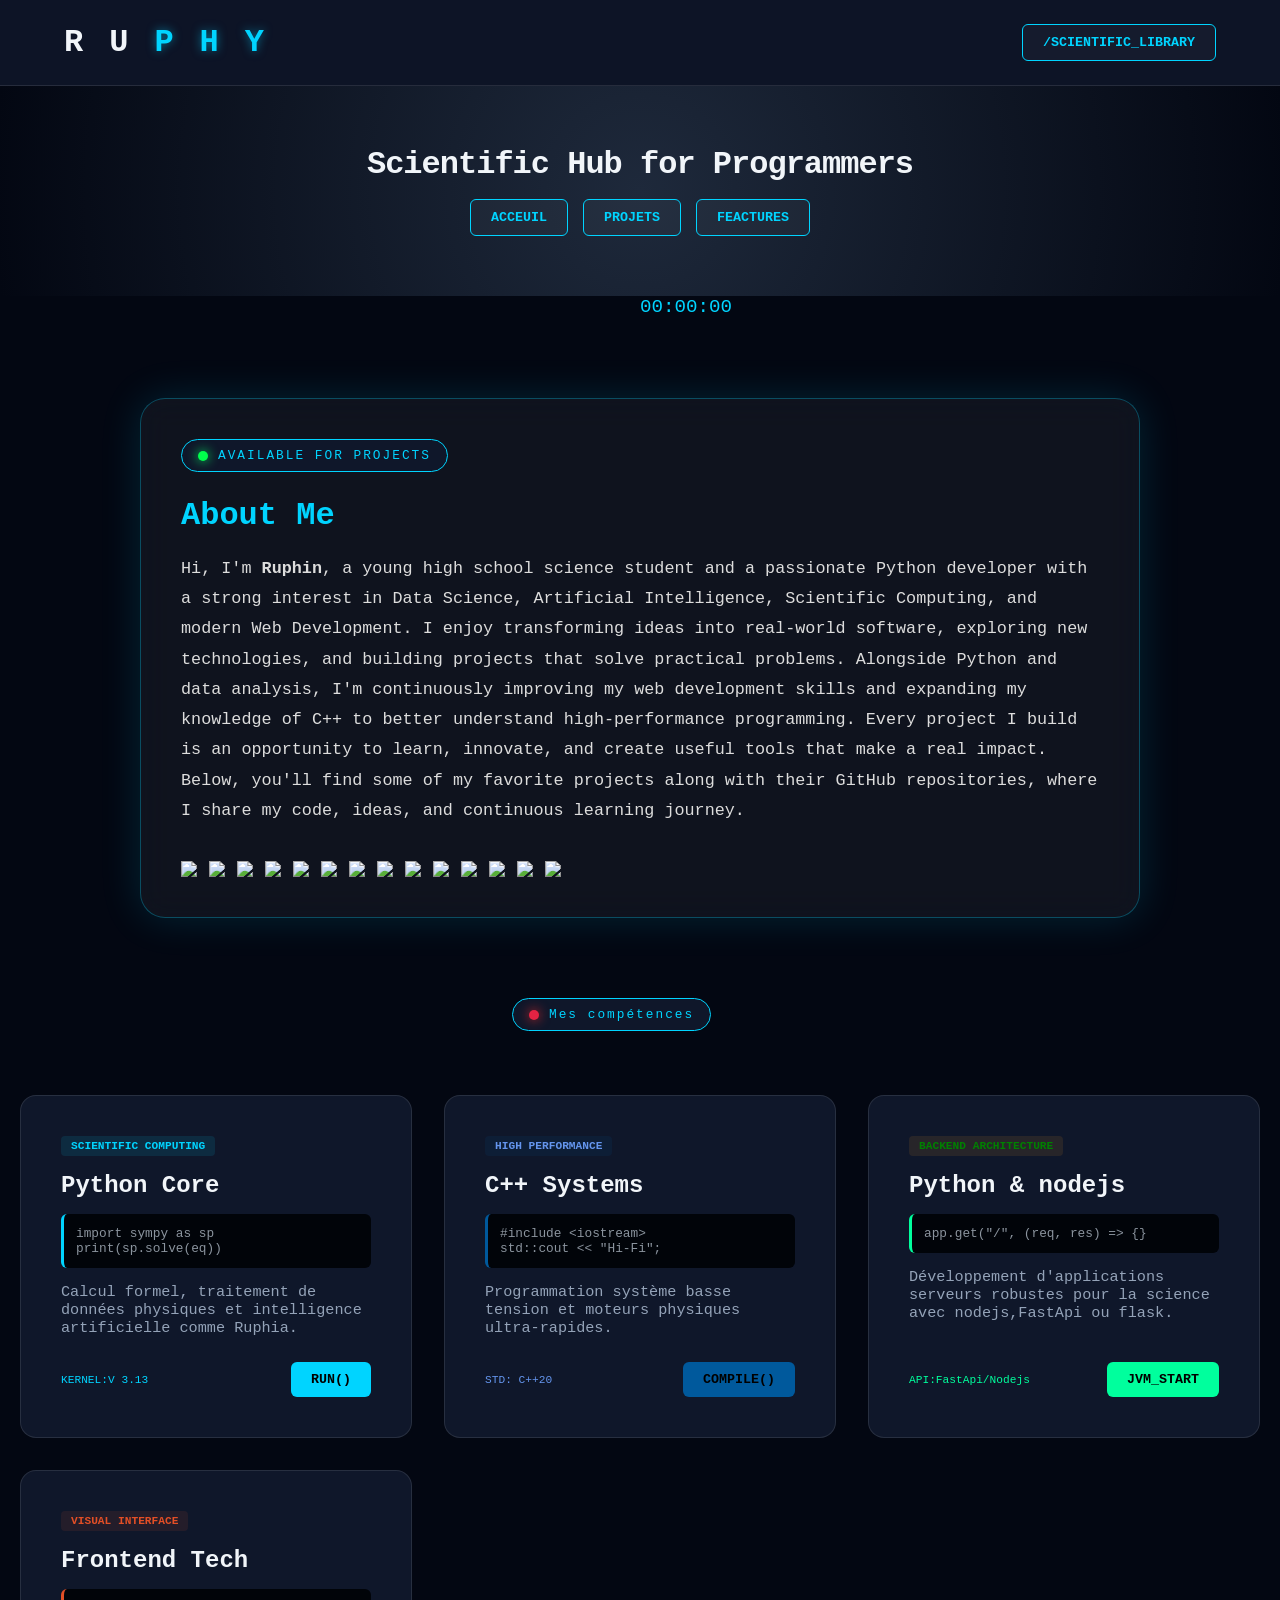
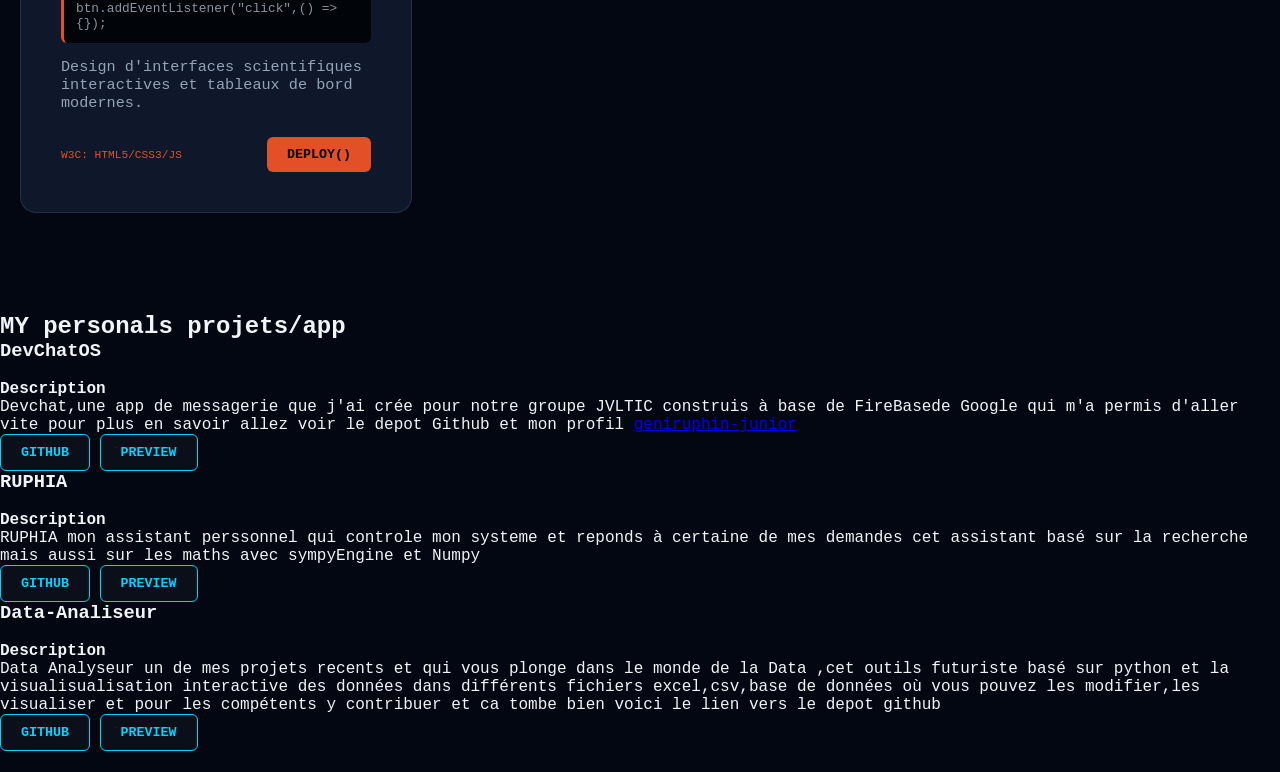
==== public/index.html @ 1d557ffa "add: span dot" ====
<!doctype html>
<html lang="fr">
  <head>
    <meta charset="UTF-8" />
    <meta name="viewport" content="width=device-width, initial-scale=1.0" />
    <title>Ruphy | Scientific_library & Coding Hub</title>
    <link rel="manifest" href="/manifest.json" />
    <link rel="stylesheet" href="css/style.css" />
  </head>
  <body>
    <nav>
      <div class="brand">RU<span>PHY</span></div>

      <div class="dropdown">
        <button class="dropbtn">/SCIENTIFIC_LIBRARY</button>
        <div class="dropdown-content">
          <a href="books/livre physique.pdf"
            ># DATABASE_01: Physique_Atomique.pdf</a
          >
          <a href="books/livre math.pdf"># DATABASE_02:Math général.pdf</a>
          <a href="#"># DATABASE_03:Sympy_code.py</a>
          <a href="books/livre chimie.pdf"># DATABASE_04:Chimie_2d.pdf</a>
          <a href="books/micro.pdf">#DATABASE_05:Microbiologie.pdf</a>
          <a href="books/livre biologie moleculaire.pdf"
            >#DATABASE_06:Biologie_moleculaire.pdf</a
          >
          <a href="books/biologie animale.pdf"
            >#DATABASE_07:Biologie_animale.pdf</a
          >
          <a href="logo_future.jpg">#DATABASE_08:Picture_ruphy.jpg</a>
        </div>
      </div>
    </nav>

    <div class="hero">
      <h1>Scientific Hub for Programmers</h1>
      <div class="menu" id="menu">
        <button>Acceuil</button>
        <button>Projets</button>
        <button>Feactures</button>
      </div>
    </div>

    <div class="time" onclick="timeString()">00:00:00</div>

    <!-- ================= ABOUT ================= -->
     <section id="about">
      <div class="about-card">
        <div class="status">
          <span class="dot"></span>
            AVAILABLE FOR PROJECTS
        </div>
        <h2>About Me</h2>
        <p>
          Hi, I'm <strong>Ruphin</strong>, a young high school science student and a
          passionate Python developer with a strong interest in Data Science,
          Artificial Intelligence, Scientific Computing, and modern Web Development.
          I enjoy transforming ideas into real-world software, exploring new
          technologies, and building projects that solve practical problems.
          Alongside Python and data analysis, I'm continuously improving my web
          development skills and expanding my knowledge of C++ to better understand
          high-performance programming.
          Every project I build is an opportunity to learn, innovate, and create
          useful tools that make a real impact.
          Below, you'll find some of my favorite projects along with their GitHub
          repositories, where I share my code, ideas, and continuous learning
          journey.
        </p>

        <div class="badges">

            <img src="https://img.shields.io/badge/Python-3776AB?style=for-the-badge&logo=python&logoColor=white">

            <img src="https://img.shields.io/badge/Pandas-150458?style=for-the-badge&logo=pandas&logoColor=white">

            <img src="https://img.shields.io/badge/NumPy-013243?style=for-the-badge&logo=numpy&logoColor=white">

            <img src="https://img.shields.io/badge/Scikit--Learn-F7931E?style=for-the-badge&logo=scikitlearn&logoColor=white">

            <img src="https://img.shields.io/badge/Polars-CD792C?style=for-the-badge&logo=polars&logoColor=white">

            <img src="https://img.shields.io/badge/Plotly-3F4F75?style=for-the-badge&logo=plotly&logoColor=white">

            <img src="https://img.shields.io/badge/C++-00599C?style=for-the-badge&logo=cplusplus&logoColor=white">

            <img src="https://img.shields.io/badge/JavaScript-F7DF1E?style=for-the-badge&logo=javascript&logoColor=black">

            <img src="https://img.shields.io/badge/HTML5-E34F26?style=for-the-badge&logo=html5&logoColor=white">

            <img src="https://img.shields.io/badge/CSS3-1572B6?style=for-the-badge&logo=css3&logoColor=white">

            <img src="https://img.shields.io/badge/FastAPI-009688?style=for-the-badge&logo=fastapi&logoColor=white">

            <img src="https://img.shields.io/badge/Node.js-339933?style=for-the-badge&logo=nodedotjs&logoColor=white">

            <img src="https://img.shields.io/badge/Git-F05032?style=for-the-badge&logo=git&logoColor=white">

            <img src="https://img.shields.io/badge/GitHub-181717?style=for-the-badge&logo=github&logoColor=white">
          </div>
        </div>
      </section>


    <section class="compéteces">
      <div class="status" style="margin-bottom:5%;margin-left: 40%">
          <span class="dot-card"></span>
          Mes compétences
        </div>
      <div class="grid-container">
        <div class="grid">
          <!-- PYTHON -->
           <div class="card python">
            <div>
              <span class="tag tag-py">SCIENTIFIC COMPUTING</span>
              <h3>Python Core</h3>
              <div class="code-snippet">
                import sympy as sp<br />print(sp.solve(eq))
              </div>
              <p>
              Calcul formel, traitement de données physiques et intelligence
              artificielle comme Ruphia.
            </p>
          </div>
          <div class="footer">
            <span style="color: var(--accent-blue); font-size: 0.7rem"
              >KERNEL:V 3.13</span
            >
            <button class="btn-run" id="btn-py">
              Run()
            </button>
          </div>
        </div>
        <div class="dropdown-content">
          <a
            href="books/livre chimie.pdf"
            onclick="
              ouvrirLivre(
                'Chimie Physique',
                'La chimie physique étudie les bases physiques des systèmes chimiques...',
              )
            "
            >🧪 Chimie Physique</a
          >
          <a
            href="books/apprendre_python3_5.pdf"
            onclick="
              ouvrirLivre(
                'Astrophysique',
                'L\'astrophysique est la branche de l\'astronomie qui...',
              )
            "
            >⚛️ Astrophysique</a
          >
        </div>

        <!-- C++ -->
        <div class="card cpp">
          <div>
            <span class="tag tag-cpp">HIGH PERFORMANCE</span>
            <h3>C++ Systems</h3>
            <div class="code-snippet">
              #include &lt;iostream&gt;<br />std::cout << "Hi-Fi";
            </div>
            <p>
              Programmation système basse tension et moteurs physiques
              ultra-rapides.
            </p>
          </div>
          <div class="footer">
            <span style="color: #6495ed; font-size: 0.7rem">STD: C++20</span>
            <!-- Remplace la ligne du bouton C++ par celle-ci -->
            <button class="btn-run" id="btn-cpp" ">
              COMPILE()
            </button>
          </div>
        </div>

        <!-- JAVA -->
        <div class="card java">
          <div>
            <span class="tag tag-java" style="color: green"
              >BACKEND ARCHITECTURE</span
            >
            <h3>Python & nodejs</h3>
            <div class="code-snippet">app.get("/", (req, res) => {}</div>
            <p>
              Développement d'applications serveurs robustes pour la science
              avec nodejs,FastApi ou flask.
            </p>
          </div>
          <div class="footer">
            <span style="color: var(--accent-green); font-size: 0.7rem"
              >API:FastApi/Nodejs</span
            >
            <button class="btn-run" id="btn-backend" onclick="demarrerJava()">
              JVM_START
            </button>
          </div>
        </div>

        <!-- HTML/CSS/JS -->
        <div class="card html">
          <div>
            <span class="tag tag-html">VISUAL INTERFACE</span>
            <h3>Frontend Tech</h3>
            <div class="code-snippet">
              btn.addEventListener("click",() =>{});
            </div>
            <p>
              Design d'interfaces scientifiques interactives et tableaux de bord
              modernes.
            </p>
          </div>
          <div class="footer">
            <span style="color: var(--accent-red); font-size: 0.7rem"
              >W3C: HTML5/CSS3/JS</span
            >
            <button class="btn-run" id="btn-js">DEPLOY()</button>
          </div>
        </div>
      </div>
    </div>
    </section>
    <section id="projets">
      <h2>MY personals projets/app</h2>
      <div id="Devchat">
        <h3>DevChatOS</h3>
        <img src="" alt="">
        <h4>Description</h4>
        <p>
          Devchat,une app de messagerie que j'ai crée pour notre groupe JVLTIC
          construis à base de FireBasede Google qui m'a permis d'aller vite pour plus en savoir
          allez voir le depot Github et mon profil <a href="https://github.com/geniruphin-junior.git">geniruphin-junior</a>
        </p>
        <button>GitHub</button>
        <button>Preview</button>
      </div>
      <div id="Ruphia 5.0">
        <h3>RUPHIA</h3>
        <img src="" alt="">
        <h4>Description</h4>
        <p>
          RUPHIA mon assistant perssonnel qui controle mon systeme et reponds à certaine de mes demandes
          cet assistant basé sur la recherche mais aussi sur les maths avec sympyEngine et Numpy
        </p>
        <button>Github</button>
        <button>Preview</button>

      </div>
      <div id="Data Analyseur-Files">
        <h3>Data-Analiseur</h3>
        <img src="" alt="">
        <h4>Description</h4>
        <p>
          Data Analyseur un de mes projets recents et qui vous plonge dans le monde de
          la Data ,cet outils futuriste basé sur python et la visualisualisation interactive des données
          dans différents fichiers excel,csv,base de données où vous pouvez les modifier,les visualiser
           et pour les compétents y contribuer et ca tombe bien voici le lien vers le depot github   
        </p>
        
        <button>Github</button>
        <button>Preview</button>

      </div>

    </section>

    <script scr="main.js"></script>
  </body>
</html>
---- public/css/style.css ----
/* --- SYSTÈME DE DESIGN RUPHY ULTRA-PRO --- */
:root {
  --bg: #030712;
  --surface: #0f172a;
  --accent-blue: #00d4ff;
  --accent-green: #00ff9d;
  --accent-orange: #f8981d;
  --accent-red: #e34f26;
  --glass: rgba(15, 23, 42, 0.9);
  --border: rgba(255, 255, 255, 0.1);
}
button {
  background: rgba(255, 255, 255, 0.03);
  border: 1px solid var(--accent-blue);
  color: var(--accent-blue);
  padding: 10px 20px;
  border-radius: 6px;
  cursor: pointer;
  font-weight: bold;
  transition: 1s;
  text-transform: uppercase;
  font-family: inherit;
}
button:hover {
  transform: scale(0.8);
  box-shadow: 0 0 20px cyan;
}

* {
  margin: 0;
  padding: 0;
  box-sizing: border-box;
}

body {
  background-color: var(--bg);
  color: #f1f5f9;
  font-family: "Fira Code", "JetBrains Mono", monospace;
}

/* --- NAVIGATION --- */
nav {
  display: flex;
  justify-content: space-between;
  align-items: center;
  padding: 1.5rem 5%;
  background: var(--glass);
  backdrop-filter: blur(15px);
  border-bottom: 1px solid var(--border);
  position: sticky;
  top: 0;
  z-index: 1000;
}
.time {
  color: var(--accent-blue);
  margin-bottom: 20px;
  margin-left: 50%;
  font-size: larger;
}
#about {
  width: 100%;

  display: flex;

  justify-content: center;

  margin: 80px 0;
}

.about-card {
  width: min(1000px, 90%);

  padding: 40px;

  border-radius: 25px;

  background: rgba(255, 255, 255, 0.05);

  border: 1px solid rgba(0, 212, 255, 0.3);

  backdrop-filter: blur(15px);

  box-shadow: 0 0 40px rgba(0, 212, 255, 0.15);

  transition: 0.4s;
}

.about-card:hover {
  transform: translateY(-8px);

  box-shadow: 0 0 50px rgba(0, 212, 255, 0.35);
}

.about-card h2 {
  color: #00d4ff;

  font-size: 2rem;

  margin-bottom: 20px;
}

.about-card p {
  font-size: 1.05rem;

  line-height: 1.8;

  color: #ddd;
}

.status {
  display: inline-flex;

  align-items: center;

  gap: 10px;

  padding: 8px 16px;

  margin-bottom: 25px;

  border-radius: 50px;

  background: #0f172a;

  border: 1px solid #00d4ff;

  color: #00d4ff;

  font-size: 0.8rem;

  letter-spacing: 2px;
}

.dot {
  width: 10px;

  height: 10px;

  background: #00ff4c;

  border-radius: 50%;

  box-shadow: 0 0 12px #00ff66;
}

.badges {
  margin-top: 35px;

  display: flex;

  flex-wrap: wrap;

  gap: 12px;
}

.badges img {
  transition: 0.3s;

  cursor: pointer;
}

.badges img:hover {
  transform: translateY(-5px) scale(1.05);
}

.brand {
  font-size: 2rem;
  font-weight: 800;
  letter-spacing: 26px;
}
.brand span {
  color: var(--accent-blue);
  text-shadow: 0 0 10px rgba(0, 212, 255, 0.5);
}

/* --- BIBLIOTHÈQUE SCIENTIFIQUE (DROPDOWN) --- */
.dropdown {
  position: relative;
}
.dropbtn {
  background: rgba(255, 255, 255, 0.03);
  border: 1px solid var(--accent-blue);
  color: var(--accent-blue);
  padding: 10px 20px;
  border-radius: 6px;
  cursor: pointer;
  font-weight: bold;
  transition: 1s;
  text-transform: uppercase;
  font-family: inherit;
}
.dropbtn:hover {
  background: var(--accent-blue);
  color: #000;
  box-shadow: 0 0 25px var(--accent-blue);
}

.dropdown-content {
  display: none;
  position: absolute;
  right: 0;
  top: 110%;
  background: #0f172a;

  border-radius: 8px;
  border: 1px solid var(--border);
  box-shadow: 0 20px 40px rgba(0, 0, 0, 0.8);
  overflow: hidden;
}

.dot-card {
  width: 10px;

  height: 10px;

  background: #e42343;

  border-radius: 50%;

  box-shadow: 0 0 12px #e22727;
}
.dropdown-content a {
  color: #94a3b8;
  padding: 15px 20px;
  text-decoration: none;
  display: block;
  border-bottom: 1px solid var(--border);
  font-size: 0.9rem;
}
.dropdown-content a:hover {
  background: rgba(0, 212, 255, 0.05);
  color: var(--accent-green);
}
.dropdown:hover .dropdown-content {
  display: block;
}

/* --- HERO SECTION --- */
.hero {
  text-align: center;
  padding: 60px 20px;
  background: radial-gradient(circle at center, #1e293b 0%, #030712 100%);
}
.hero h1 {
  font-size: 2rem;
  margin-bottom: 1rem;
  letter-spacing: -1px;
}
.hero p {
  color: red;
  font-size: 1.1rem;
  opacity: 0.9;
}

/* --- GRILLE DE COURS --- */
.grid-container {
  max-width: 1500px;
  margin: 0 auto 100px;
  padding: 0 20px;
}
.grid {
  display: grid;
  grid-template-columns: repeat(auto-fit, minmax(300px, 1fr));
  gap: 2rem;
}

/* --- CARTES DES LANGUAGES --- */
.card {
  background: #0f172a;
  border: 1px solid var(--border);
  border-radius: 16px;
  padding: 40px;
  position: relative;
  transition: all 0.4s cubic-bezier(0.175, 0.885, 0.32, 1.275);
  display: flex;
  flex-direction: column;
  justify-content: space-between;
}
.card:hover {
  transform: translateY(-12px);
  border-color: var(--card-color, var(--accent-blue));
  box-shadow: 0 20px 40px rgba(0, 0, 0, 0.4);
}

.tag {
  font-size: 0.7rem;
  font-weight: 800;
  padding: 4px 10px;
  border-radius: 4px;
  display: inline-block;
  margin-bottom: 1rem;
}
.code-snippet {
  background: #010409;
  padding: 12px;
  border-radius: 6px;
  font-size: 0.8rem;
  margin: 15px 0;
  color: #8b949e;
  border-left: 3px solid var(--card-color);
}
.card h3 {
  font-size: 1.5rem;
  margin-bottom: 10px;
}
.card p {
  color: #94a3b8;
  font-size: 0.95rem;
}

.footer {
  margin-top: 25px;
  display: flex;
  justify-content: space-between;
  align-items: center;
}
.btn-run {
  background: var(--card-color);
  color: #000;
  border: none;
  padding: 10px 20px;
  border-radius: 6px;
  font-weight: 800;
  cursor: pointer;
  font-family: inherit;
  transition: 0.2s;
}
.btn-run:hover {
  filter: brightness(1.2);
  transform: scale(1.05);
}

/* --- VARIANTES DE COULEURS PAR LANGAGE --- */
.python {
  --card-color: var(--accent-blue);
}
.cpp {
  --card-color: #00599c;
}
.java {
  --card-color: var(--accent-green);
}
.html {
  --card-color: var(--accent-red);
}

.tag-py {
  background: rgba(0, 212, 255, 0.1);
  color: var(--accent-blue);
}
.tag-cpp {
  background: rgba(0, 89, 156, 0.1);
  color: #6495ed;
}
.tag-java {
  background: rgba(248, 152, 29, 0.1);
  color: var(--accent-orange);
}
.tag-html {
  background: rgba(227, 79, 38, 0.1);
  color: var(--accent-red);
}
.card-cpp a {
  text-decoration: none;
}
.grid-container a {
  text-decoration: none;
  color: #030712;
  font-family: "Courier New", Courier, monospace;
}
.menu {
  display: flex;
  gap: 15px;
  flex-direction: row;
  justify-content: center;
}
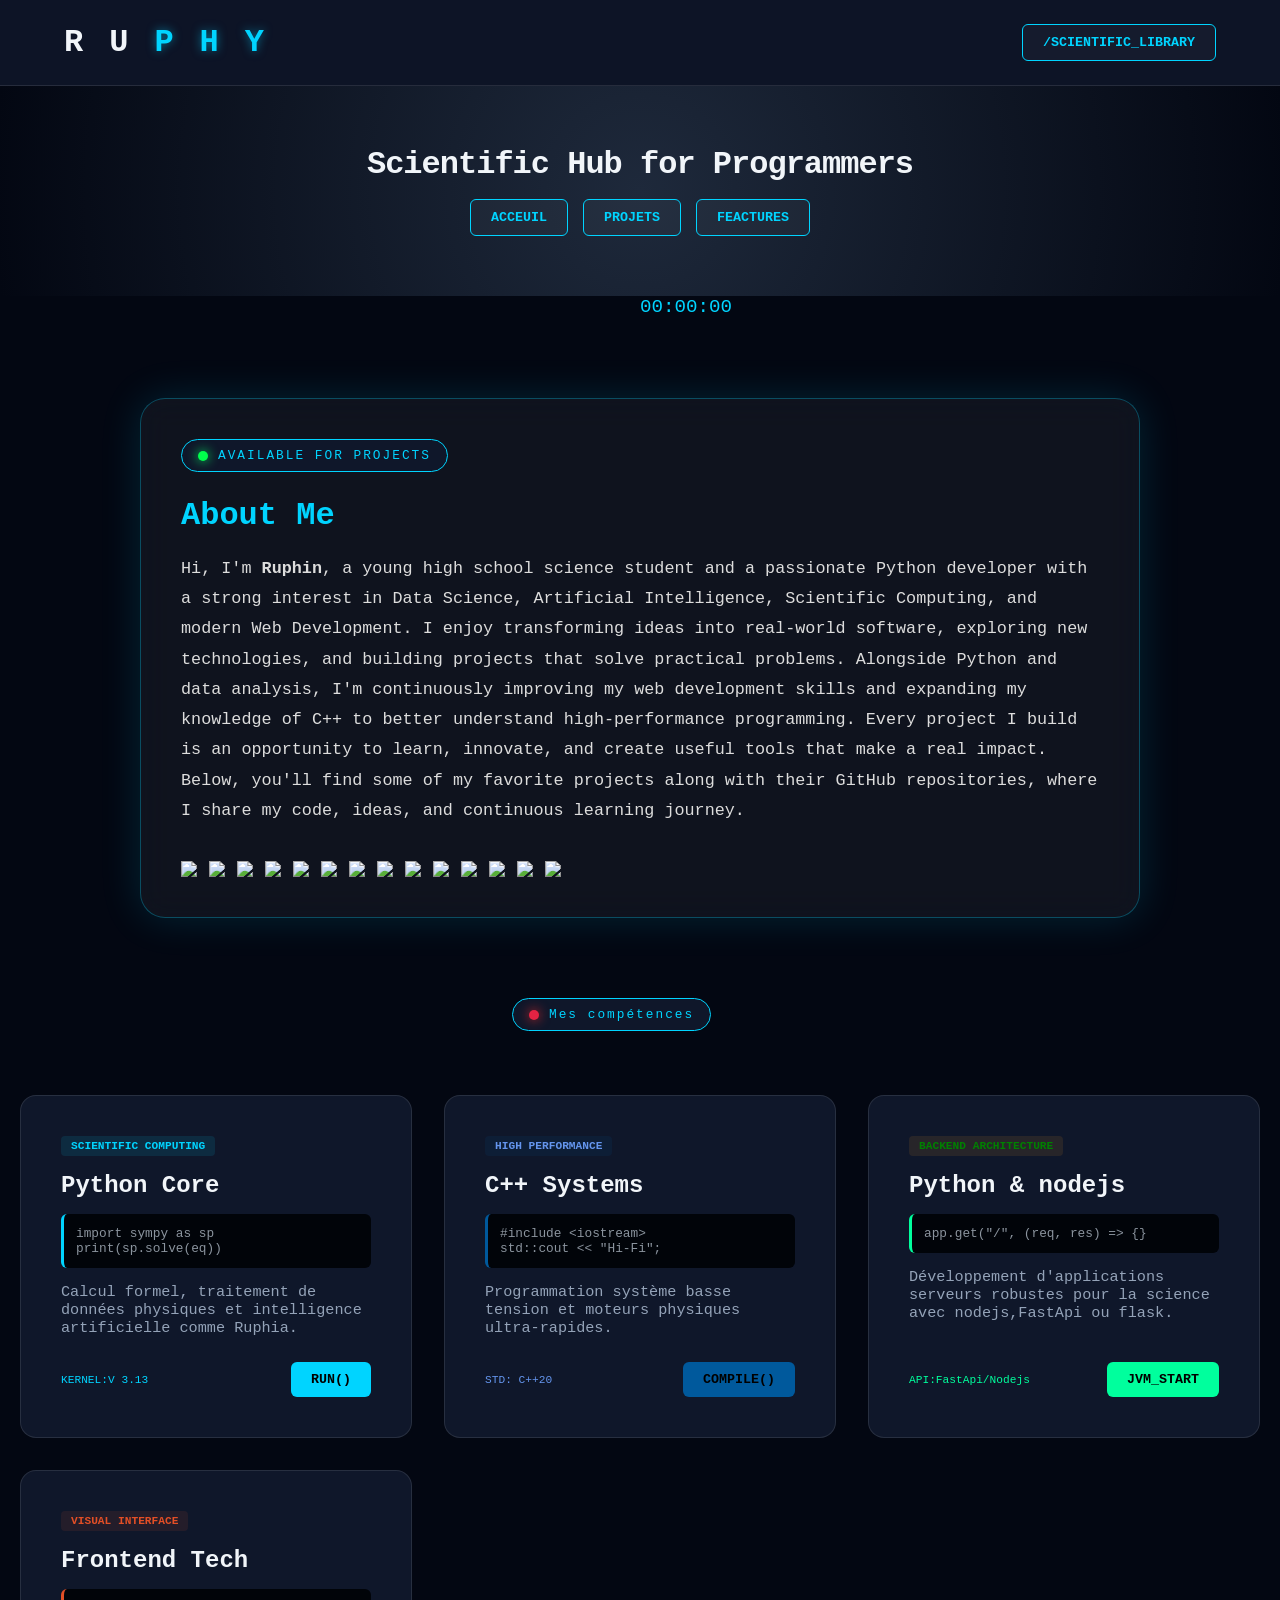
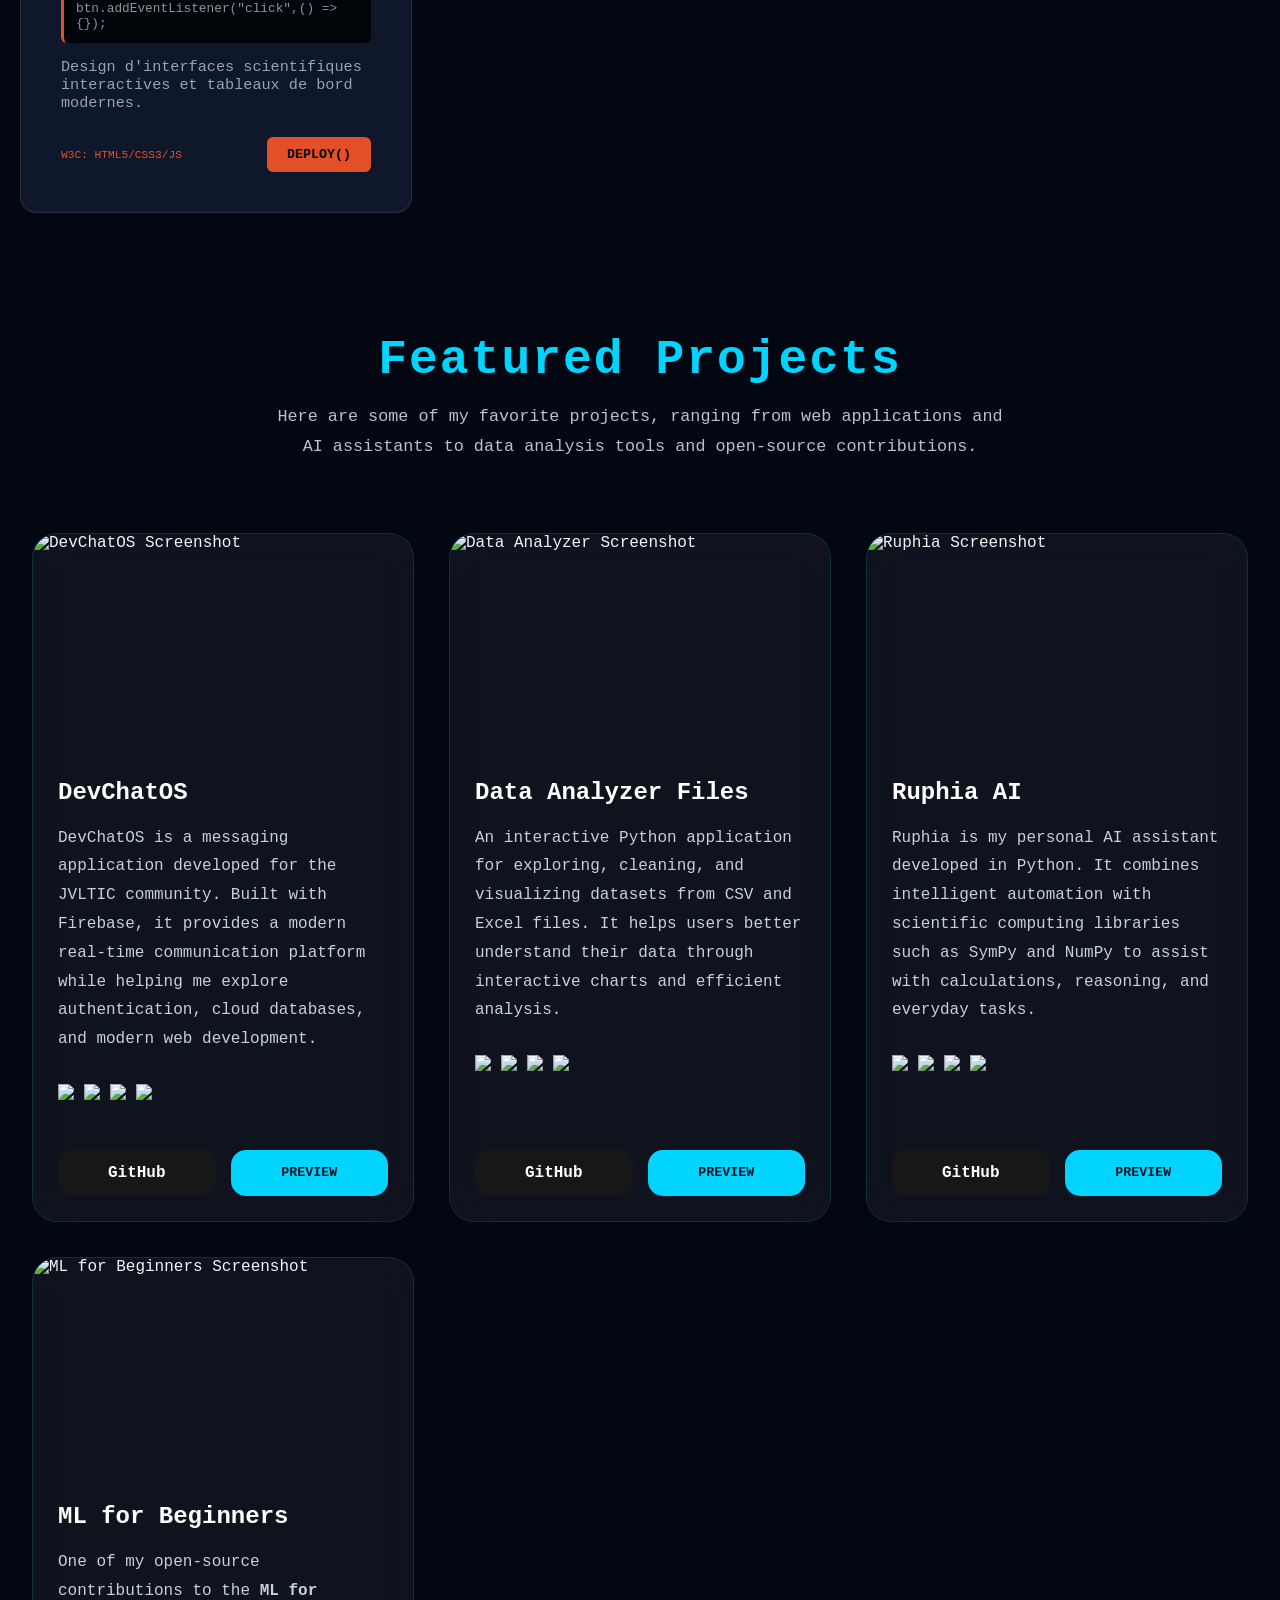
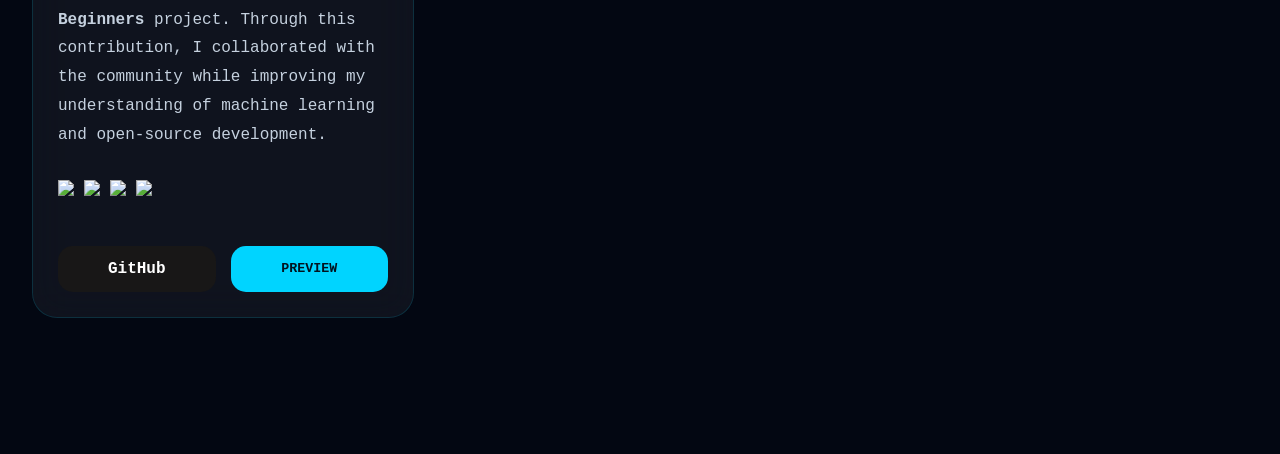
==== commit 49926511: "add: true section projets" ====
--- a/public/index.html
+++ b/public/index.html
@@ -9,7 +9,7 @@
   </head>
   <body>
     <nav>
-      <div class="brand">RU<span>PHY</span></div>
+      <div class="brand">RU<span>PHY</span> </div>
 
       <div class="dropdown">
         <button class="dropbtn">/SCIENTIFIC_LIBRARY</button>
@@ -221,49 +221,208 @@
       </div>
     </div>
     </section>
-    <section id="projets">
-      <h2>MY personals projets/app</h2>
-      <div id="Devchat">
-        <h3>DevChatOS</h3>
-        <img src="" alt="">
-        <h4>Description</h4>
+    <!-- ================= FEATURED PROJECTS ================= -->
+     <section id="projects">
+      <header class="section-header">
+        <h2>Featured Projects</h2>
         <p>
-          Devchat,une app de messagerie que j'ai crée pour notre groupe JVLTIC
-          construis à base de FireBasede Google qui m'a permis d'aller vite pour plus en savoir
-          allez voir le depot Github et mon profil <a href="https://github.com/geniruphin-junior.git">geniruphin-junior</a>
+            Here are some of my favorite projects, ranging from web
+            applications and AI assistants to data analysis tools and
+            open-source contributions.
         </p>
-        <button>GitHub</button>
-        <button>Preview</button>
+    </header>
+    <div class="projects-grid">
+
+        <!-- ================= DEVCHAT ================= -->
+
+        <article class="project-card">
+
+            <img src="images/devchat.png"
+                 alt="DevChatOS Screenshot"
+                 class="project-image">
+
+            <div class="project-content">
+
+                <h3>DevChatOS</h3>
+
+                <p>
+                    DevChatOS is a messaging application developed for the
+                    JVLTIC community. Built with Firebase, it provides a
+                    modern real-time communication platform while helping me
+                    explore authentication, cloud databases, and modern web
+                    development.
+                </p>
+
+                <div class="tech-stack">
+
+                    <img src="https://img.shields.io/badge/HTML5-E34F26?style=for-the-badge&logo=html5&logoColor=white">
+
+                    <img src="https://img.shields.io/badge/CSS3-1572B6?style=for-the-badge&logo=css3&logoColor=white">
+
+                    <img src="https://img.shields.io/badge/JavaScript-F7DF1E?style=for-the-badge&logo=javascript&logoColor=black">
+
+                    <img src="https://img.shields.io/badge/Firebase-FFCA28?style=for-the-badge&logo=firebase&logoColor=black">
+
+                </div>
+
+            </div>
+
+            <footer class="project-buttons">
+
+                <a href="#" target="_blank" class="btn-github">
+                    GitHub
+                </a>
+
+                <button class="btn-preview">
+                    Preview
+                </button>
+
+            </footer>
+
+        </article>
+
+        <!-- ================= DATA ANALYZER ================= -->
+
+        <article class="project-card">
+
+            <img src="images/data-analyzer.png"
+                 alt="Data Analyzer Screenshot"
+                 class="project-image">
+
+            <div class="project-content">
+
+                <h3>Data Analyzer Files</h3>
+
+                <p>
+                    An interactive Python application for exploring,
+                    cleaning, and visualizing datasets from CSV and Excel
+                    files. It helps users better understand their data
+                    through interactive charts and efficient analysis.
+                </p>
+
+                <div class="tech-stack">
+
+                    <img src="https://img.shields.io/badge/Python-3776AB?style=for-the-badge&logo=python&logoColor=white">
+
+                    <img src="https://img.shields.io/badge/Pandas-150458?style=for-the-badge&logo=pandas&logoColor=white">
+
+                    <img src="https://img.shields.io/badge/Plotly-3F4F75?style=for-the-badge&logo=plotly&logoColor=white">
+
+                    <img src="https://img.shields.io/badge/Streamlit-FF4B4B?style=for-the-badge&logo=streamlit&logoColor=white">
+
+                </div>
+
+            </div>
+
+            <footer class="project-buttons">
+
+                <a href="#" target="_blank" class="btn-github">
+                    GitHub
+                </a>
+
+                <button class="btn-preview">
+                    Preview
+                </button>
+
+            </footer>
+
+        </article>
+
+        <!-- ================= RUPHIA ================= -->
+
+        <article class="project-card">
+
+            <img src="images/ruphia.png"
+                 alt="Ruphia Screenshot"
+                 class="project-image">
+
+            <div class="project-content">
+
+                <h3>Ruphia AI</h3>
+
+                <p>
+                    Ruphia is my personal AI assistant developed in Python.
+                    It combines intelligent automation with scientific
+                    computing libraries such as SymPy and NumPy to assist
+                    with calculations, reasoning, and everyday tasks.
+                </p>
+
+                <div class="tech-stack">
+
+                    <img src="https://img.shields.io/badge/Python-3776AB?style=for-the-badge&logo=python&logoColor=white">
+
+                    <img src="https://img.shields.io/badge/NumPy-013243?style=for-the-badge&logo=numpy&logoColor=white">
+
+                    <img src="https://img.shields.io/badge/SymPy-3B5526?style=for-the-badge">
+
+                    <img src="https://img.shields.io/badge/AI-00BFFF?style=for-the-badge">
+
+                </div>
+
+            </div>
+
+            <footer class="project-buttons">
+
+                <a href="#" target="_blank" class="btn-github">
+                    GitHub
+                </a>
+
+                <button class="btn-preview">
+                    Preview
+                </button>
+
+            </footer>
+
+        </article>
+
+        <!-- ================= ML CONTRIBUTION ================= -->
+
+        <article class="project-card">
+
+            <img src="images/ml-beginners.png"
+                 alt="ML for Beginners Screenshot"
+                 class="project-image">
+
+            <div class="project-content">
+
+                <h3>ML for Beginners</h3>
+
+                <p>
+                    One of my open-source contributions to the
+                    <strong>ML for Beginners</strong> project. Through this
+                    contribution, I collaborated with the community while
+                    improving my understanding of machine learning and
+                    open-source development.
+                </p>
+
+                <div class="tech-stack">
+
+                    <img src="https://img.shields.io/badge/Python-3776AB?style=for-the-badge&logo=python&logoColor=white">
+
+                    <img src="https://img.shields.io/badge/Machine%20Learning-FF6F00?style=for-the-badge">
+
+                    <img src="https://img.shields.io/badge/GitHub-181717?style=for-the-badge&logo=github&logoColor=white">
+
+                    <img src="https://img.shields.io/badge/Open%20Source-3DA639?style=for-the-badge">
+
+                </div>
+
+            </div>
+
+            <footer class="project-buttons">
+
+                <a href="#" target="_blank" class="btn-github">
+                    GitHub
+                </a>
+
+                <button class="btn-preview">
+                    Preview
+                </button>
+
+            </footer>
+          </article>
       </div>
-      <div id="Ruphia 5.0">
-        <h3>RUPHIA</h3>
-        <img src="" alt="">
-        <h4>Description</h4>
-        <p>
-          RUPHIA mon assistant perssonnel qui controle mon systeme et reponds à certaine de mes demandes
-          cet assistant basé sur la recherche mais aussi sur les maths avec sympyEngine et Numpy
-        </p>
-        <button>Github</button>
-        <button>Preview</button>
-
-      </div>
-      <div id="Data Analyseur-Files">
-        <h3>Data-Analiseur</h3>
-        <img src="" alt="">
-        <h4>Description</h4>
-        <p>
-          Data Analyseur un de mes projets recents et qui vous plonge dans le monde de
-          la Data ,cet outils futuriste basé sur python et la visualisualisation interactive des données
-          dans différents fichiers excel,csv,base de données où vous pouvez les modifier,les visualiser
-           et pour les compétents y contribuer et ca tombe bien voici le lien vers le depot github   
-        </p>
-        
-        <button>Github</button>
-        <button>Preview</button>
-
-      </div>
-
-    </section>
+  </section>
 
     <script scr="main.js"></script>
   </body>
--- a/public/css/style.css
+++ b/public/css/style.css
@@ -374,3 +374,225 @@
   flex-direction: row;
   justify-content: center;
 }
+/*=============================
+        PROJECTS SECTION
+==============================*/
+
+#projects {
+  width: min(1400px, 95%);
+  margin: 120px auto;
+}
+
+.section-header {
+  text-align: center;
+  margin-bottom: 70px;
+}
+
+.section-header h2 {
+  font-size: 3rem;
+  color: #00d4ff;
+  letter-spacing: 2px;
+  margin-bottom: 15px;
+}
+
+.section-header p {
+  max-width: 750px;
+  margin: auto;
+
+  color: #b8c2d0;
+
+  line-height: 1.8;
+
+  font-size: 1.05rem;
+}
+
+/*=============================
+        GRID
+==============================*/
+
+.projects-grid {
+  display: grid;
+
+  grid-template-columns: repeat(auto-fit, minmax(340px, 1fr));
+
+  gap: 35px;
+}
+
+/*=============================
+        CARD
+==============================*/
+
+.project-card {
+  display: flex;
+
+  flex-direction: column;
+
+  overflow: hidden;
+
+  border-radius: 25px;
+
+  background: rgba(255, 255, 255, 0.05);
+
+  border: 1px solid rgba(0, 212, 255, 0.15);
+
+  backdrop-filter: blur(18px);
+
+  transition: 0.45s;
+
+  position: relative;
+}
+
+.project-card:hover {
+  transform: translateY(-10px);
+
+  border-color: #00d4ff;
+
+  box-shadow:
+    0 0 25px rgba(0, 212, 255, 0.2),
+    0 0 60px rgba(0, 212, 255, 0.15);
+}
+
+/*=============================
+        IMAGE
+==============================*/
+
+.project-image {
+  width: 100%;
+
+  height: 220px;
+
+  object-fit: cover;
+
+  transition: 0.5s;
+}
+
+.project-card:hover .project-image {
+  transform: scale(1.06);
+}
+
+/*=============================
+        CONTENT
+==============================*/
+
+.project-content {
+  padding: 25px;
+
+  flex: 1;
+}
+
+.project-content h3 {
+  color: white;
+
+  font-size: 1.5rem;
+
+  margin-bottom: 18px;
+}
+
+.project-content p {
+  color: #c5d1df;
+
+  line-height: 1.8;
+
+  margin-bottom: 30px;
+}
+
+/*=============================
+        BADGES
+==============================*/
+
+.tech-stack {
+  display: flex;
+
+  flex-wrap: wrap;
+
+  gap: 10px;
+}
+
+.tech-stack img {
+  transition: 0.35s;
+}
+
+.tech-stack img:hover {
+  transform: translateY(-4px) scale(1.05);
+}
+
+/*=============================
+        BUTTONS
+==============================*/
+
+.project-buttons {
+  display: flex;
+
+  justify-content: space-between;
+
+  gap: 15px;
+
+  padding: 25px;
+}
+
+.project-buttons a,
+.project-buttons button {
+  flex: 1;
+
+  text-align: center;
+
+  text-decoration: none;
+
+  border: none;
+
+  padding: 14px;
+
+  border-radius: 15px;
+
+  cursor: pointer;
+
+  font-weight: 700;
+
+  transition: 0.35s;
+}
+
+/*=============================
+        GITHUB
+==============================*/
+
+.btn-github {
+  background: #181717;
+
+  color: white;
+}
+
+.btn-github:hover {
+  background: #2d2d2d;
+
+  transform: translateY(-4px);
+}
+
+/*=============================
+        PREVIEW
+==============================*/
+
+.btn-preview {
+  background: #00d4ff;
+
+  color: #02131f;
+}
+
+.btn-preview:hover {
+  background: #42e4ff;
+
+  transform: translateY(-4px);
+}
+
+/*=============================
+        RESPONSIVE
+==============================*/
+
+@media (max-width: 768px) {
+  .project-buttons {
+    flex-direction: column;
+  }
+
+  .section-header h2 {
+    font-size: 2.3rem;
+  }
+}
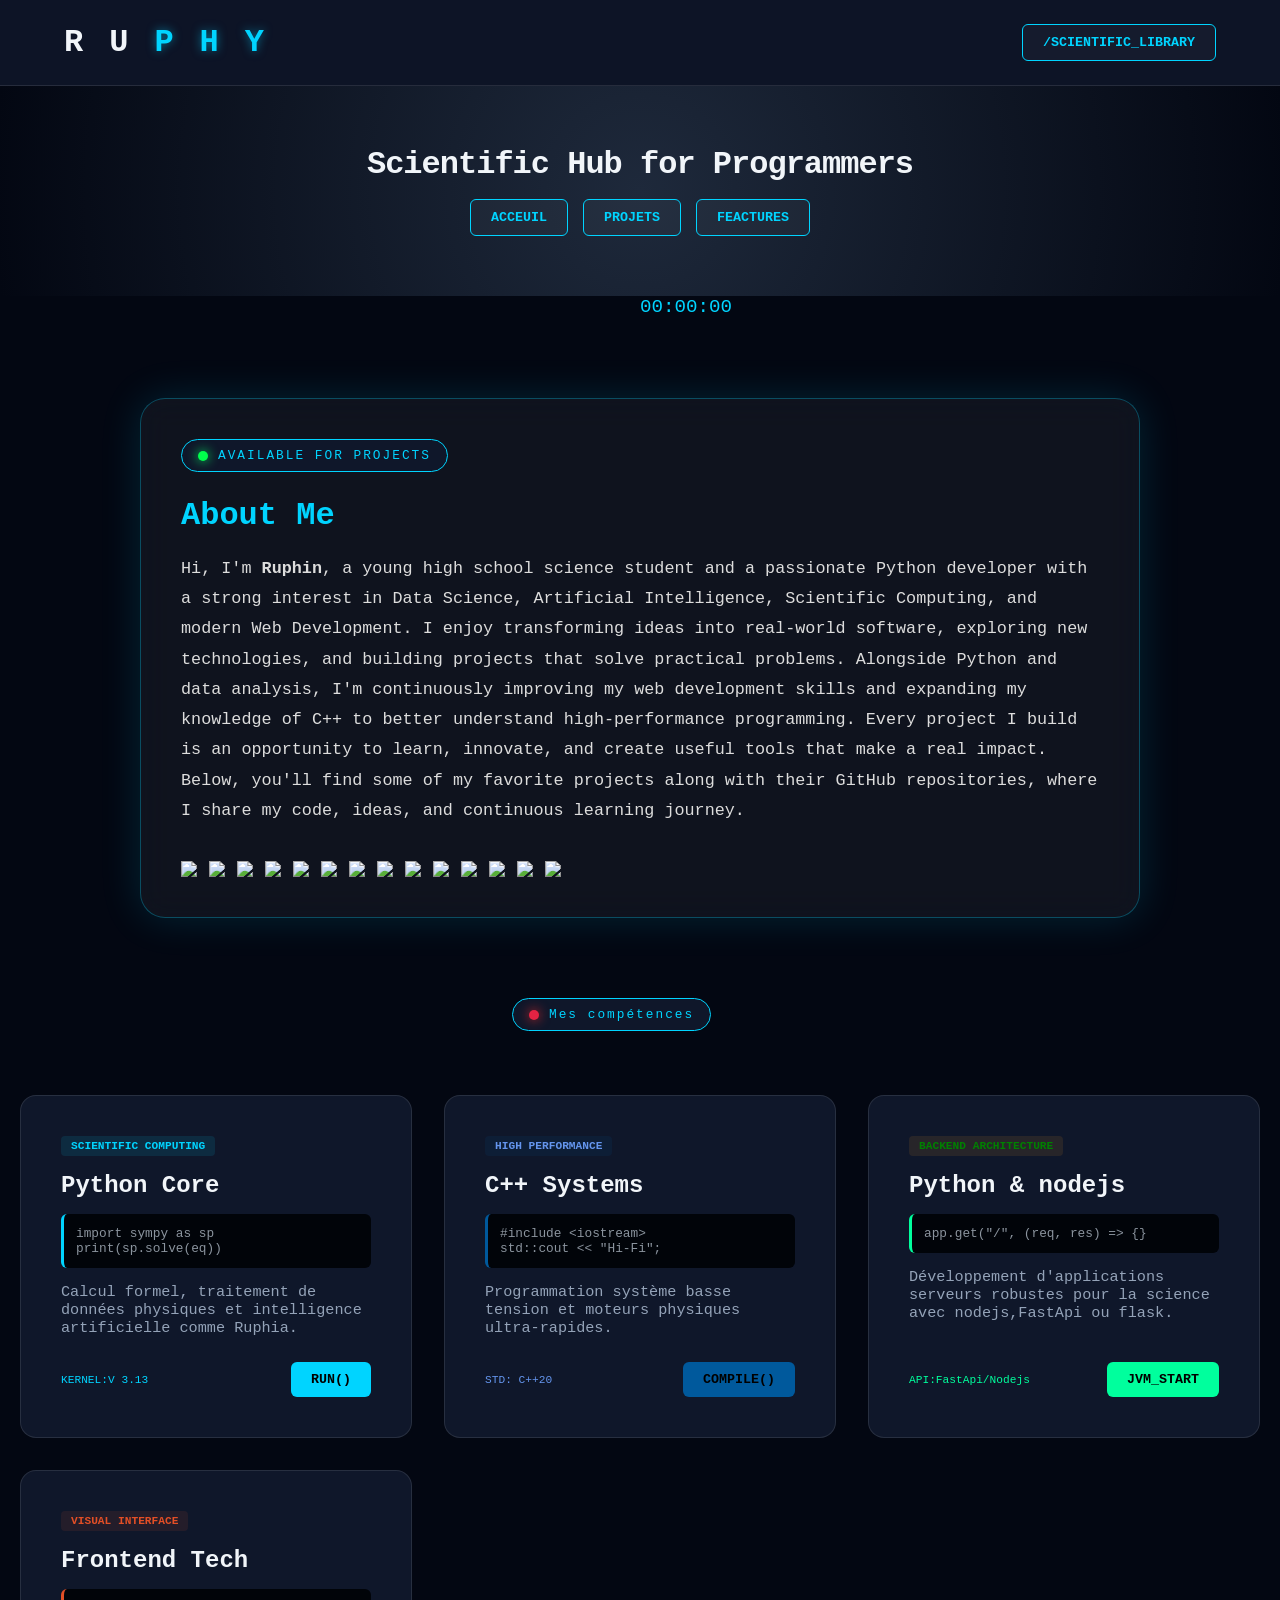
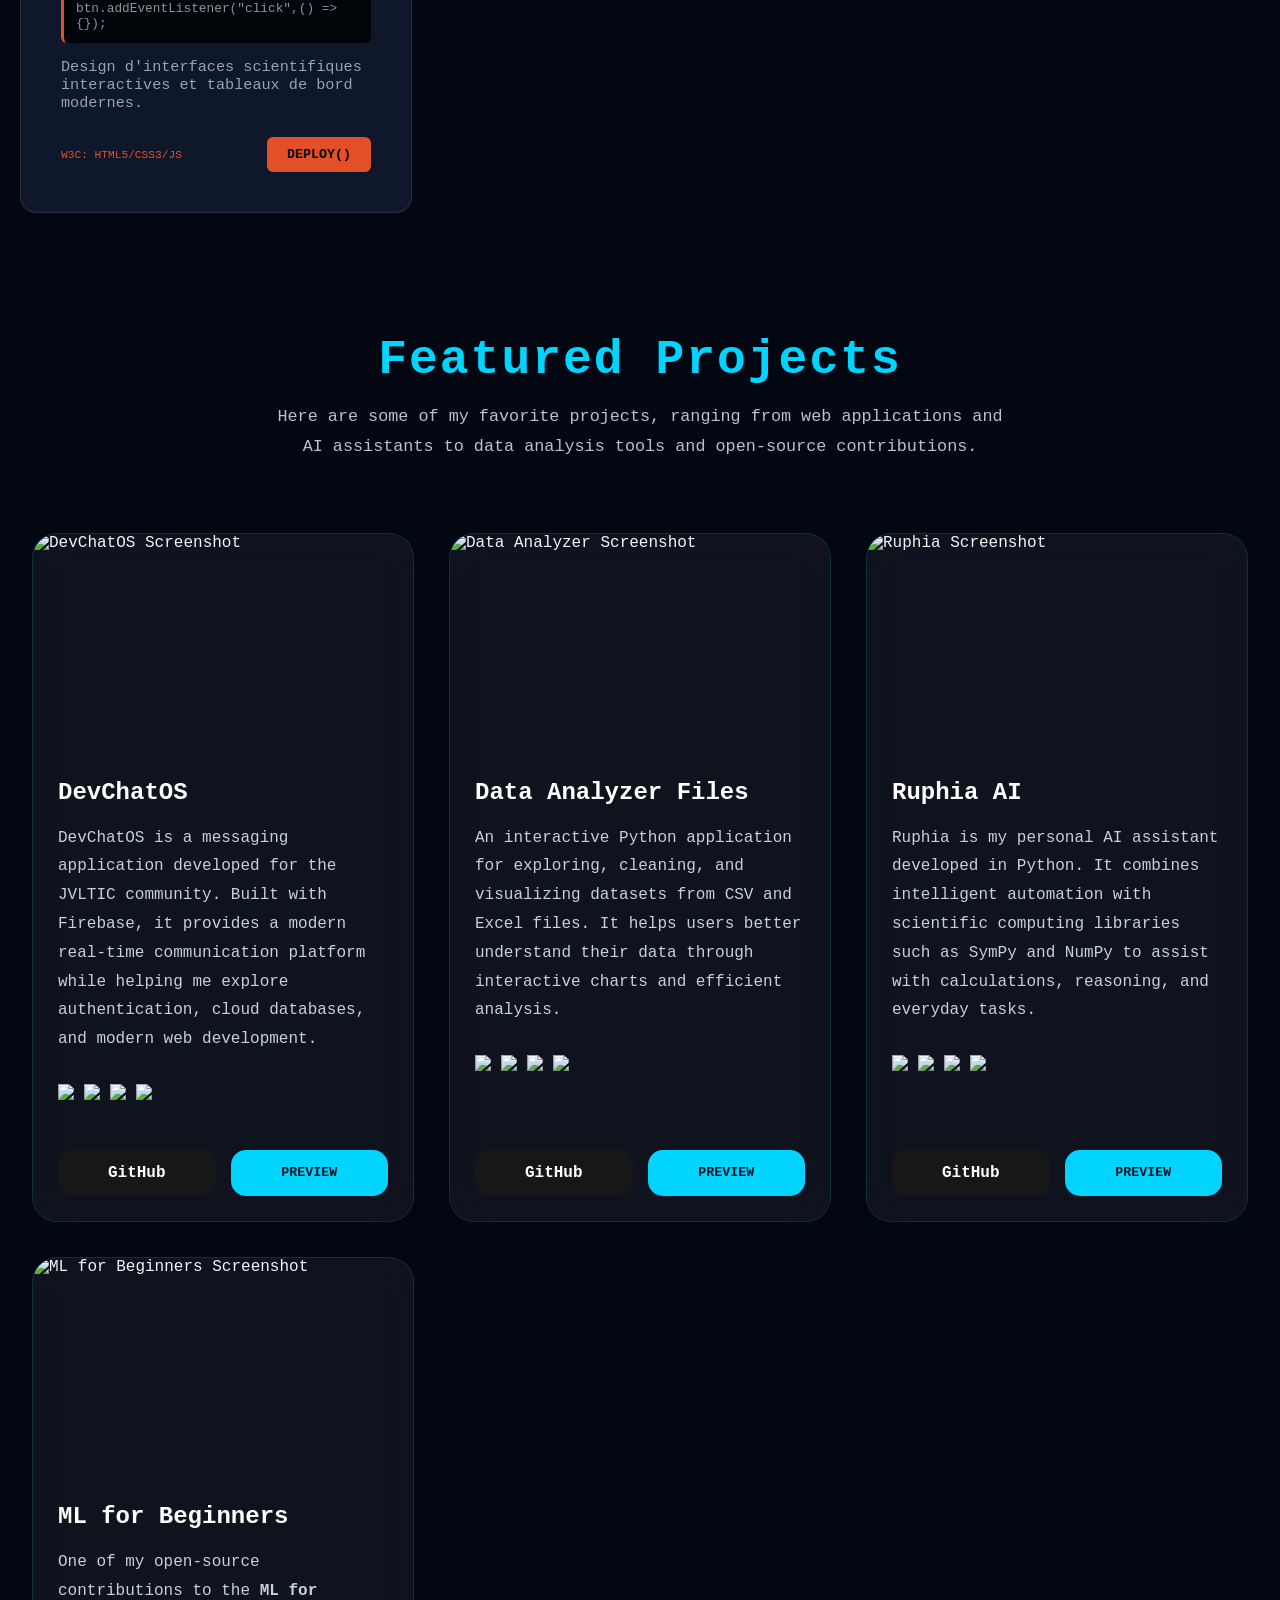
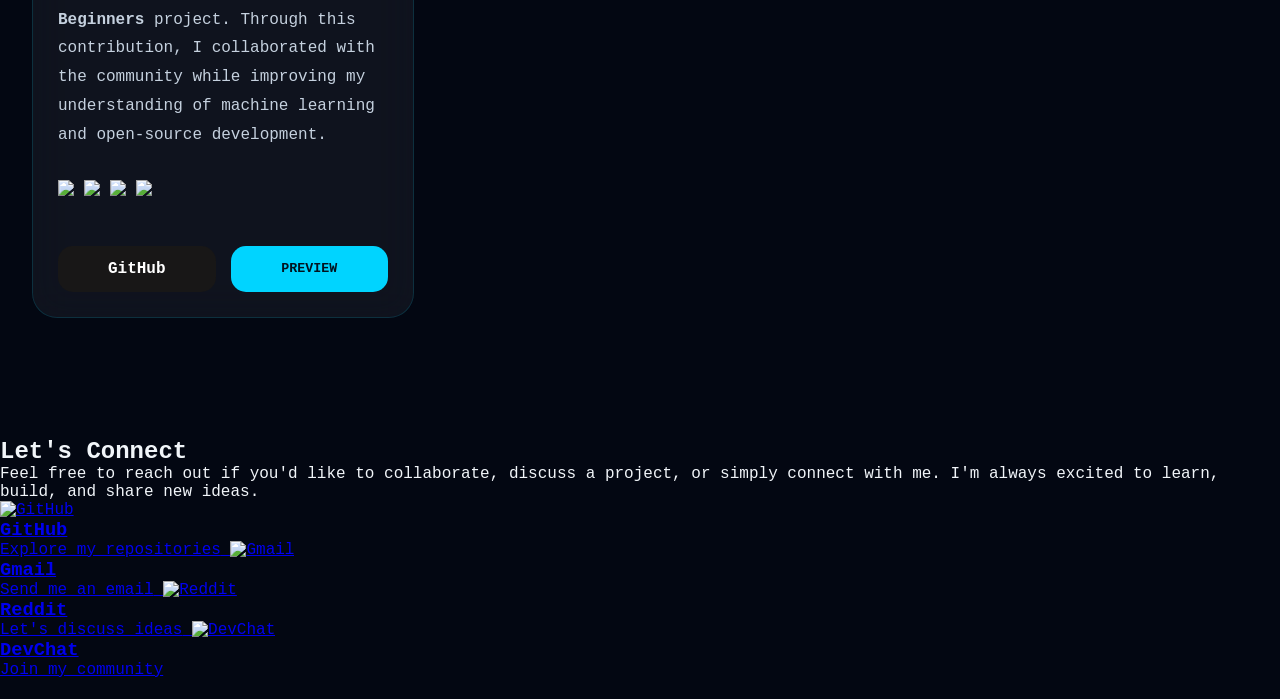
==== commit 03fefd0d: "add contact section" ====
--- a/public/index.html
+++ b/public/index.html
@@ -423,6 +423,72 @@
           </article>
       </div>
   </section>
+  <!--================ CONTACT =================-->
+
+<section id="contact">
+
+    <header class="contact-header">
+
+        <h2>Let's Connect</h2>
+
+        <p>
+            Feel free to reach out if you'd like to collaborate, discuss a
+            project, or simply connect with me. I'm always excited to learn,
+            build, and share new ideas.
+        </p>
+
+    </header>
+
+    <div class="contact-container">
+
+        <a href="https://github.com/geniruphin-junior"
+           target="_blank"
+           class="contact-card">
+
+            <img src="images/github.png" alt="GitHub">
+
+            <h3>GitHub</h3>
+
+            <span>Explore my repositories</span>
+
+        </a>
+
+        <a href="mailto:geniruphin@gmail.com"
+           class="contact-card">
+
+            <img src="images/gmail.png" alt="Gmail">
+
+            <h3>Gmail</h3>
+
+            <span>Send me an email</span>
+
+        </a>
+
+        <a href="#"
+           class="contact-card">
+
+            <img src="images/reddit.png" alt="Reddit">
+
+            <h3>Reddit</h3>
+
+            <span>Let's discuss ideas</span>
+
+        </a>
+
+        <a href="#"
+           class="contact-card">
+
+            <img src="images/devchat.png" alt="DevChat">
+
+            <h3>DevChat</h3>
+
+            <span>Join my community</span>
+
+        </a>
+
+    </div>
+
+</section>
 
     <script scr="main.js"></script>
   </body>
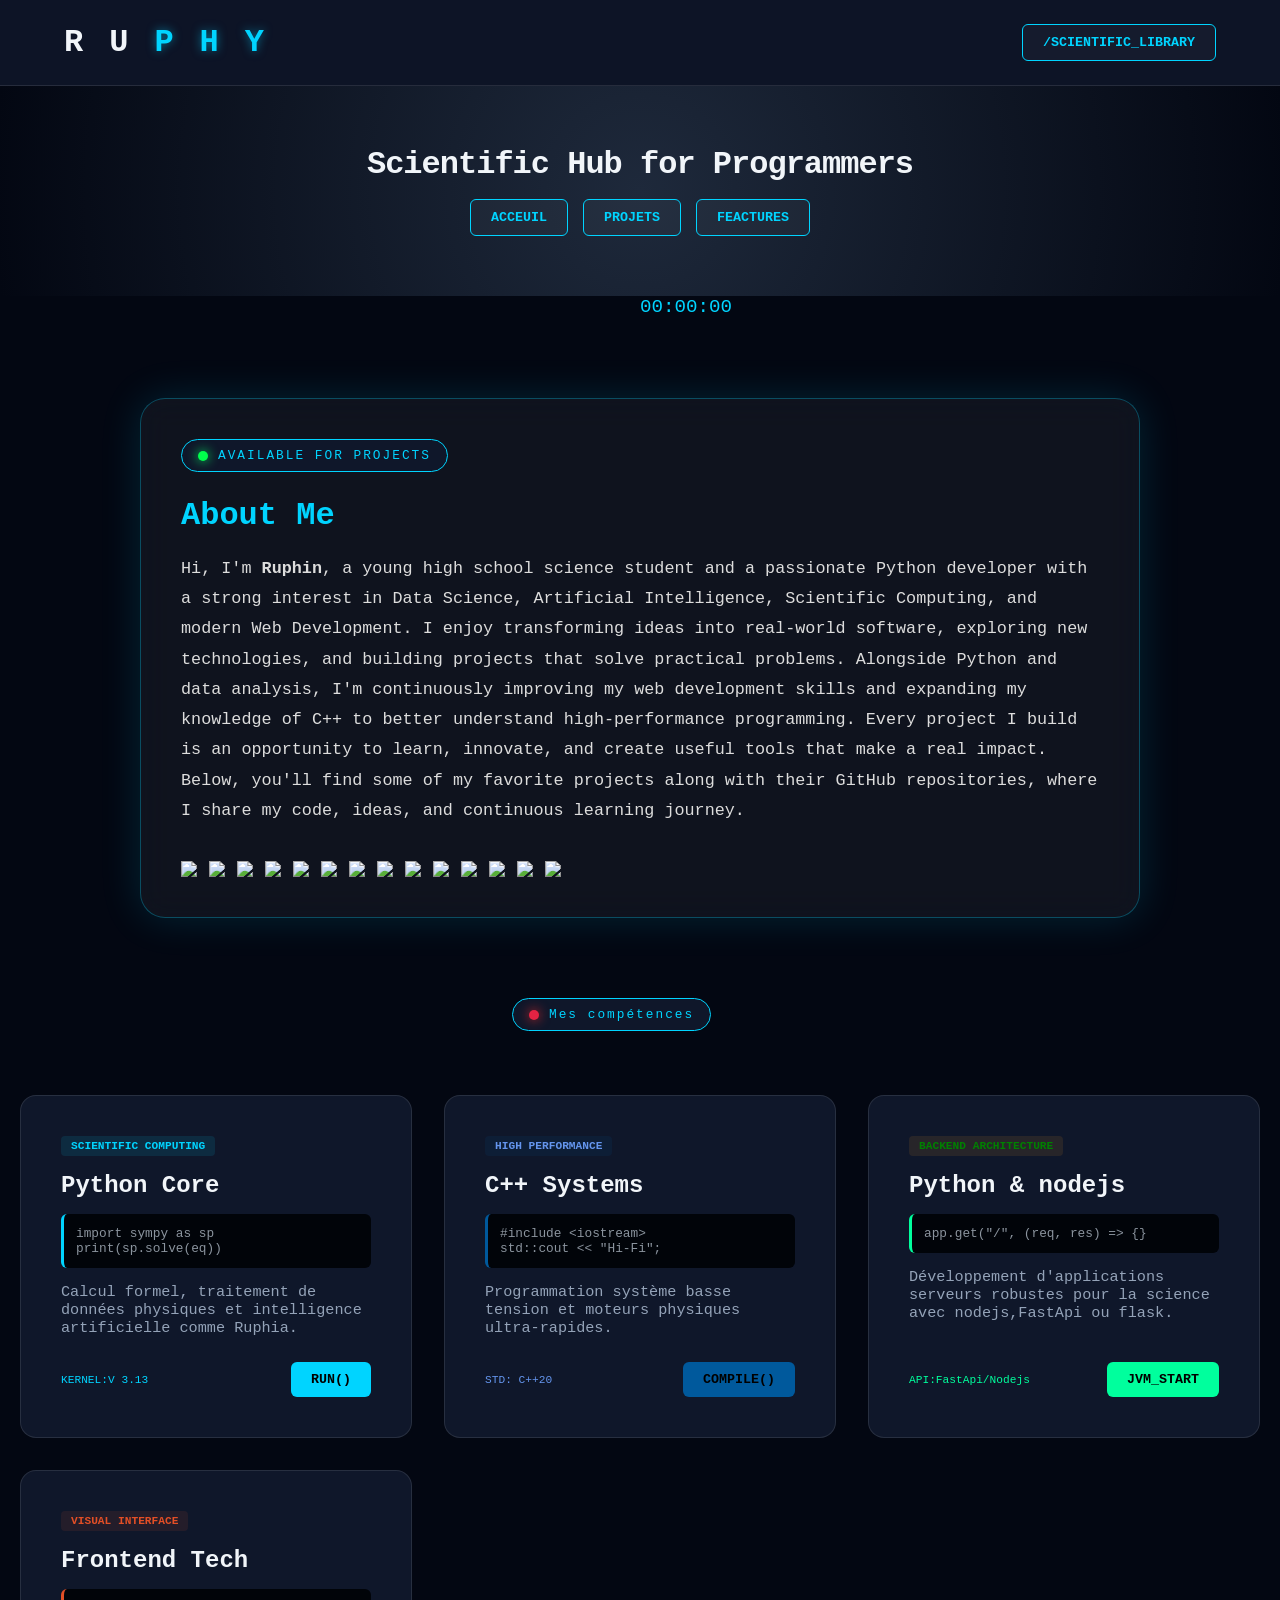
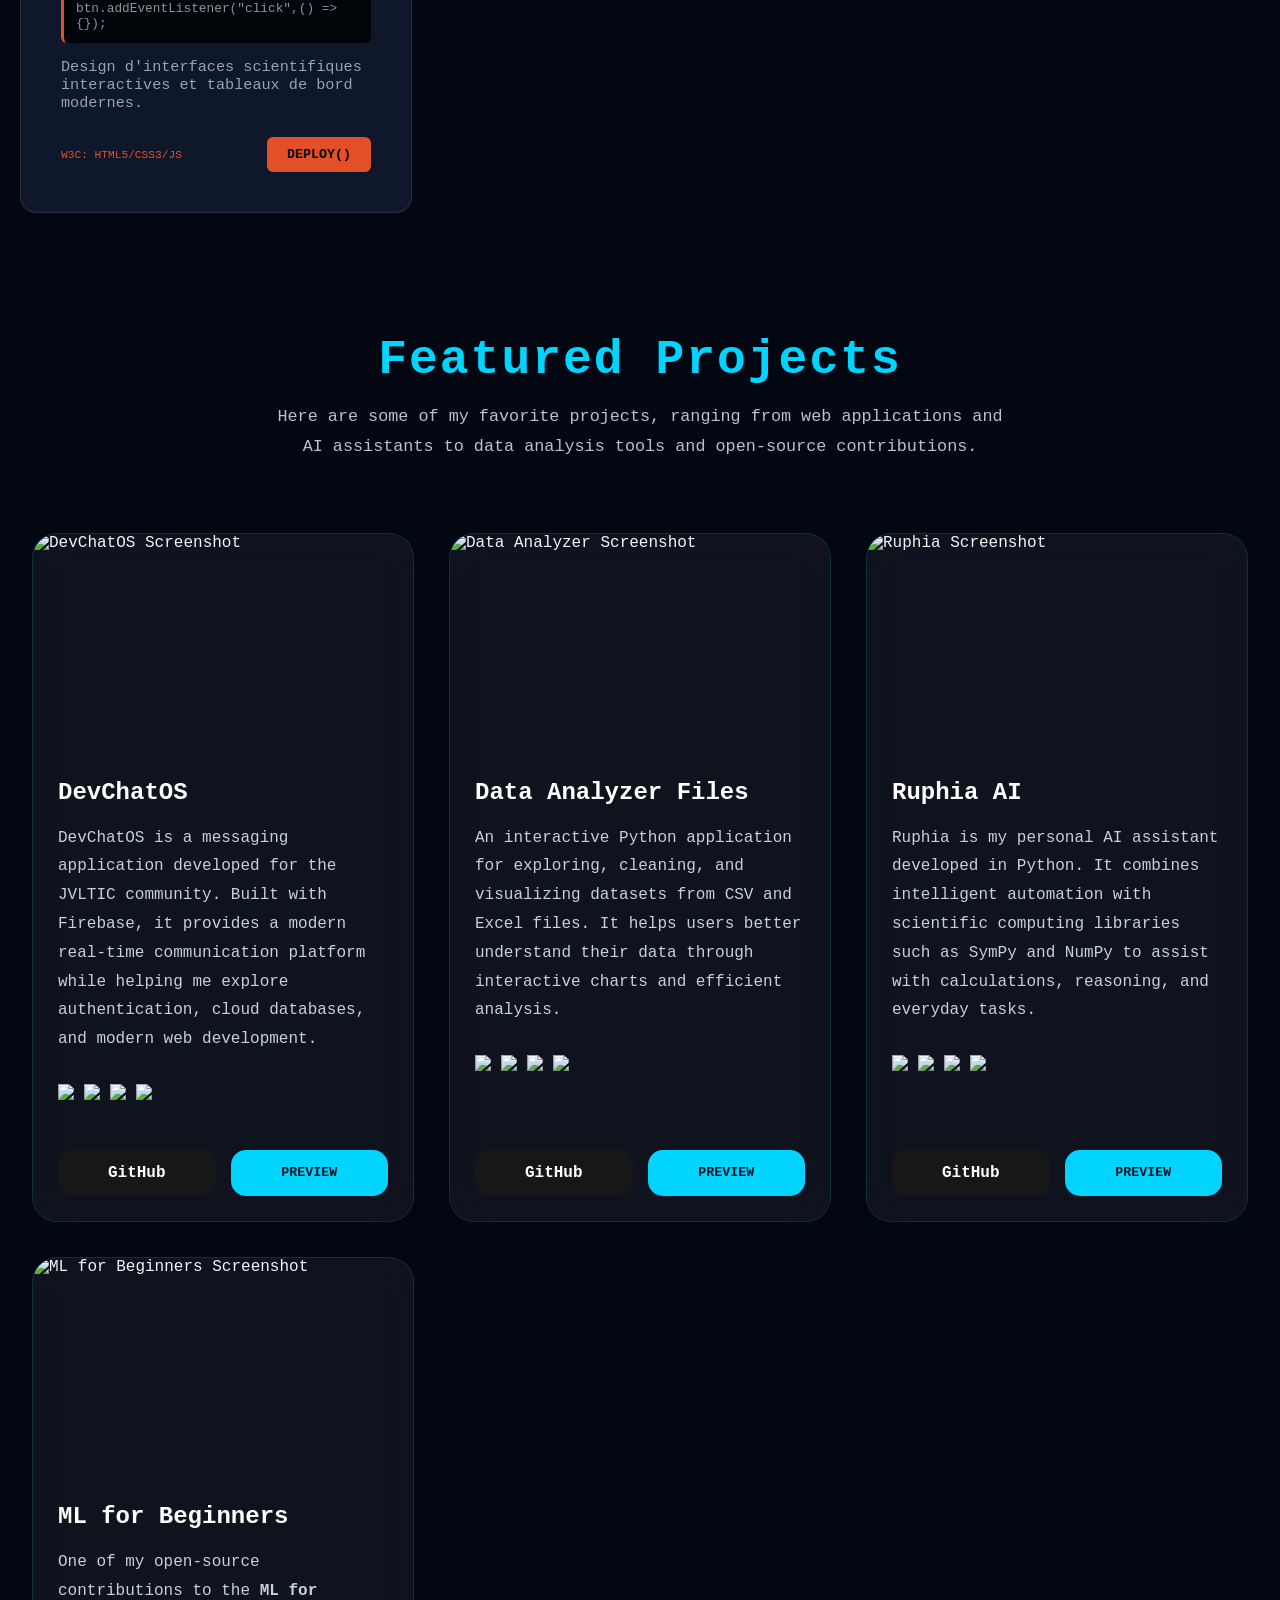
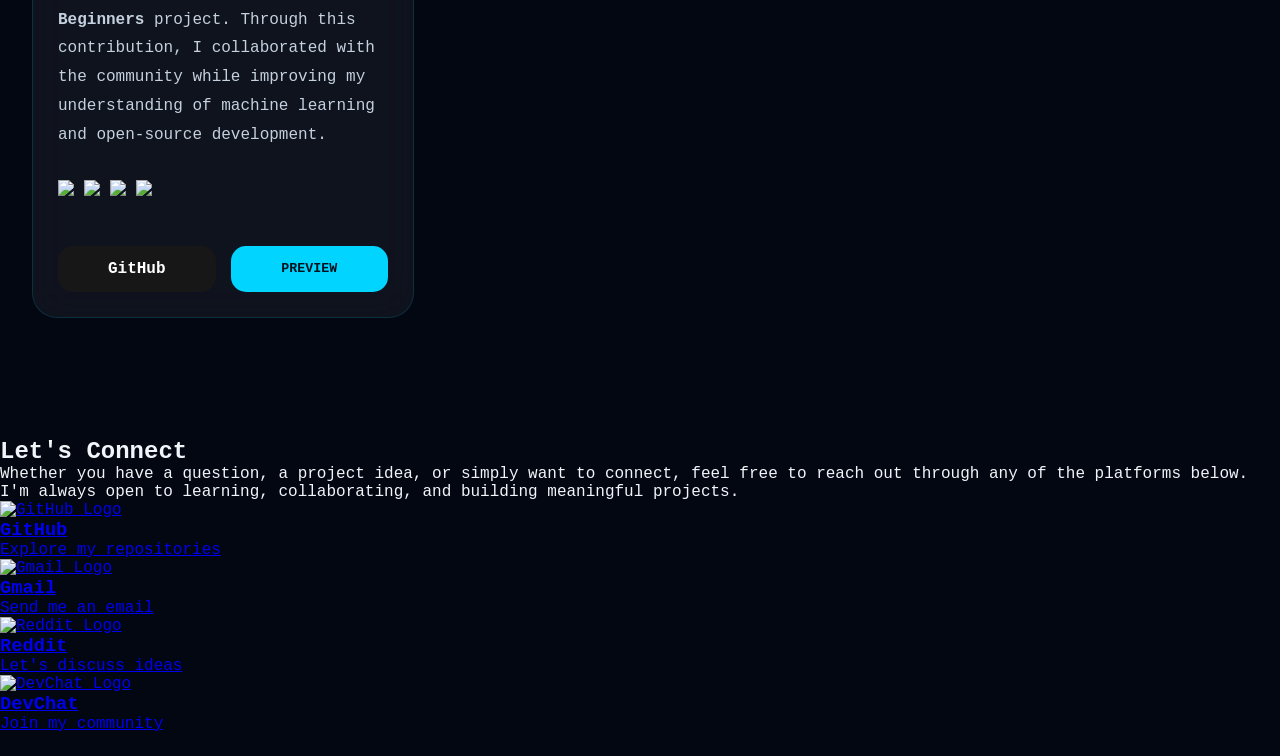
==== commit f2f991a6: "add true contact section" ====
--- a/public/index.html
+++ b/public/index.html
@@ -432,53 +432,79 @@
         <h2>Let's Connect</h2>
 
         <p>
-            Feel free to reach out if you'd like to collaborate, discuss a
-            project, or simply connect with me. I'm always excited to learn,
-            build, and share new ideas.
+            Whether you have a question, a project idea, or simply want to
+            connect, feel free to reach out through any of the platforms below.
+            I'm always open to learning, collaborating, and building meaningful
+            projects.
         </p>
 
     </header>
 
-    <div class="contact-container">
+    <div class="contact-grid">
+
+        <!-- GitHub -->
 
         <a href="https://github.com/geniruphin-junior"
            target="_blank"
            class="contact-card">
 
-            <img src="images/github.png" alt="GitHub">
+            <div class="contact-icon">
+
+                <img src="images/github.svg" alt="GitHub Logo">
+
+            </div>
 
             <h3>GitHub</h3>
 
             <span>Explore my repositories</span>
 
         </a>
+
+        <!-- Gmail -->
 
         <a href="mailto:geniruphin@gmail.com"
            class="contact-card">
 
-            <img src="images/gmail.png" alt="Gmail">
+            <div class="contact-icon">
+
+                <img src="images/gmail.svg" alt="Gmail Logo">
+
+            </div>
 
             <h3>Gmail</h3>
 
             <span>Send me an email</span>
 
         </a>
+
+        <!-- Reddit -->
+
+        <a href="https://reddit.com"
+           target="_blank"
+           class="contact-card">
+
+            <div class="contact-icon">
+
+                <img src="images/reddit.svg" alt="Reddit Logo">
+
+            </div>
+
+            <h3>Reddit</h3>
+
+            <span>Let's discuss ideas</span>
+
+        </a>
+
+        <!-- DevChat -->
 
         <a href="#"
            class="contact-card">
 
-            <img src="images/reddit.png" alt="Reddit">
-
-            <h3>Reddit</h3>
-
-            <span>Let's discuss ideas</span>
-
-        </a>
-
-        <a href="#"
-           class="contact-card">
-
-            <img src="images/devchat.png" alt="DevChat">
+            <div class="contact-icon">
+
+                <img src="images/devchat.svg" alt="DevChat Logo">
+
+            </div>
 
             <h3>DevChat</h3>
 
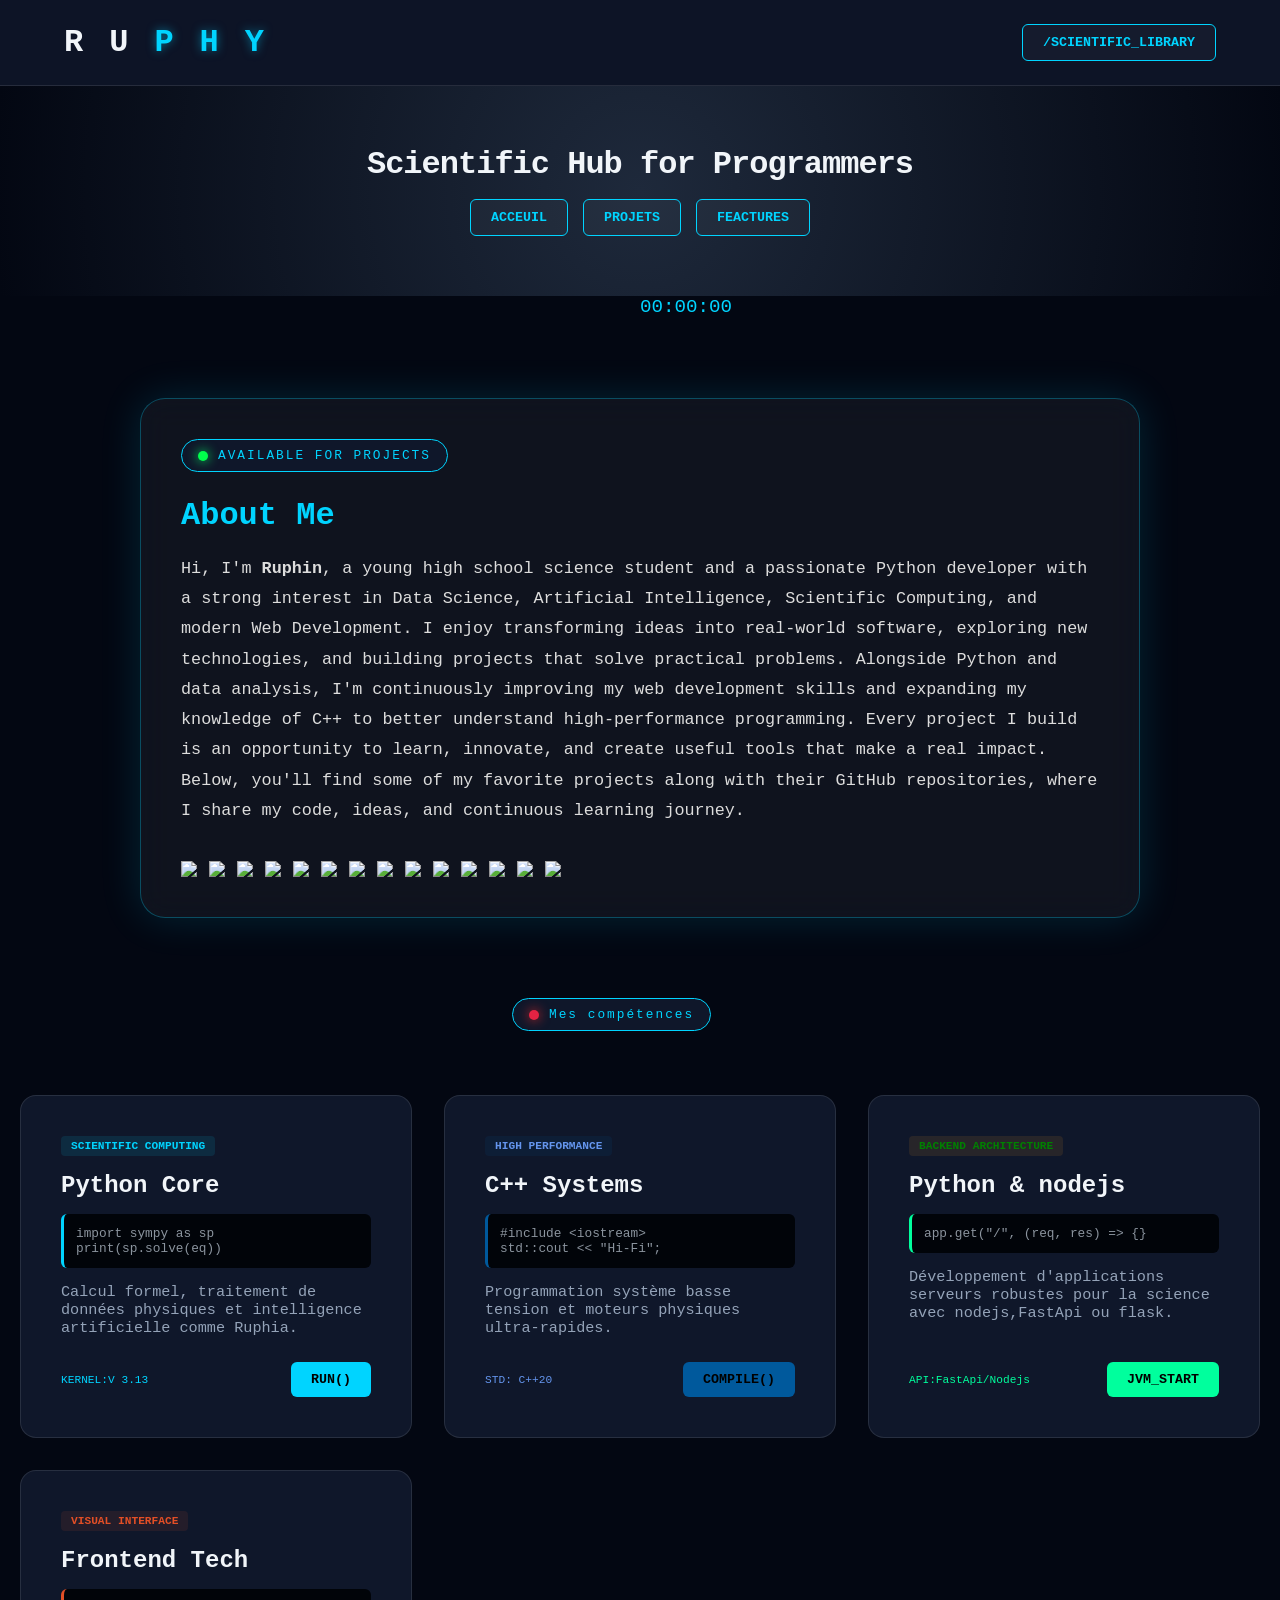
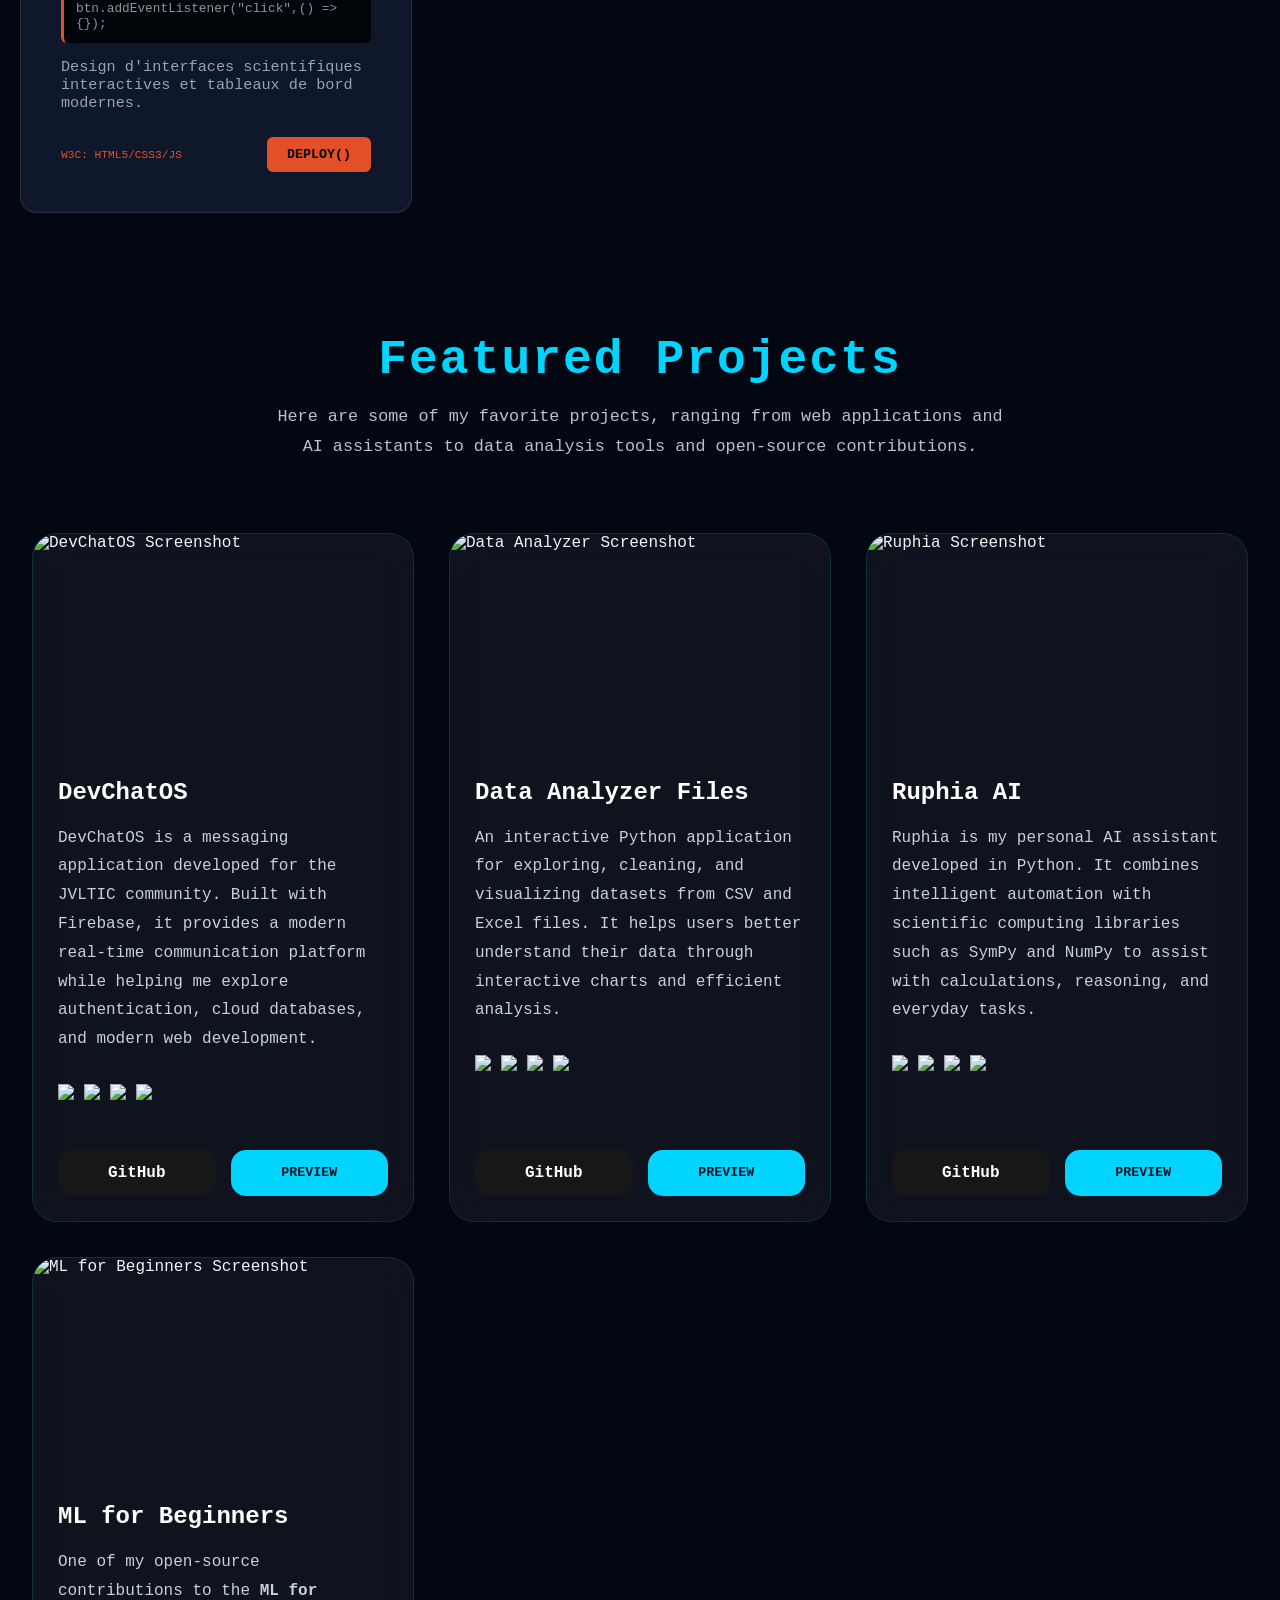
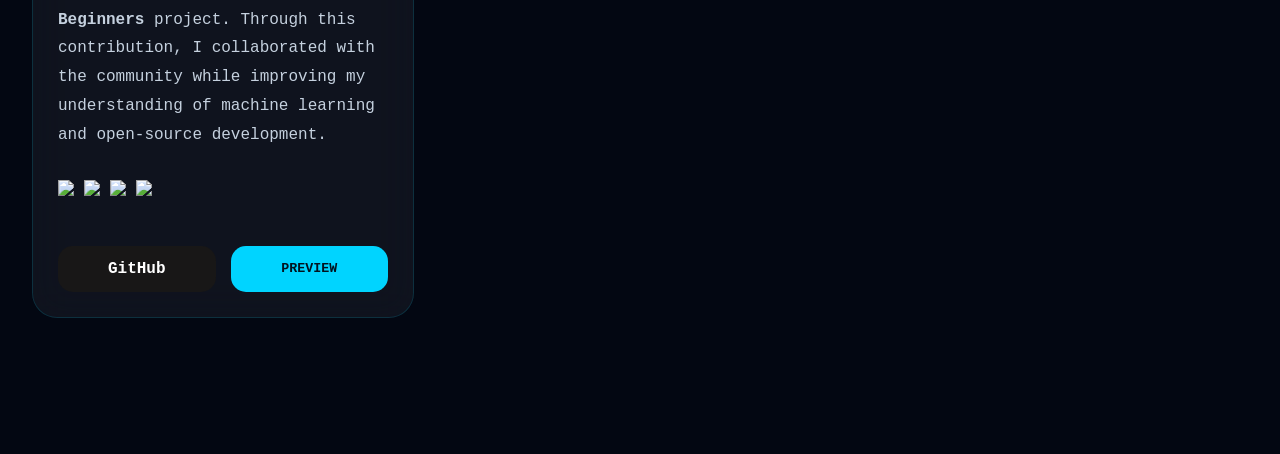
==== commit 9783f979: "remove contact section" ====
--- a/public/index.html
+++ b/public/index.html
@@ -6,6 +6,7 @@
     <title>Ruphy | Scientific_library & Coding Hub</title>
     <link rel="manifest" href="/manifest.json" />
     <link rel="stylesheet" href="css/style.css" />
+<link rel="stylesheet"href="https://cdnjs.cloudflare.com/ajax/libs/font-awesome/6.7.2/css/all.min.css">
   </head>
   <body>
     <nav>
@@ -423,98 +424,7 @@
           </article>
       </div>
   </section>
-  <!--================ CONTACT =================-->
-
-<section id="contact">
-
-    <header class="contact-header">
-
-        <h2>Let's Connect</h2>
-
-        <p>
-            Whether you have a question, a project idea, or simply want to
-            connect, feel free to reach out through any of the platforms below.
-            I'm always open to learning, collaborating, and building meaningful
-            projects.
-        </p>
-
-    </header>
-
-    <div class="contact-grid">
-
-        <!-- GitHub -->
-
-        <a href="https://github.com/geniruphin-junior"
-           target="_blank"
-           class="contact-card">
-
-            <div class="contact-icon">
-
-                <img src="images/github.svg" alt="GitHub Logo">
-
-            </div>
-
-            <h3>GitHub</h3>
-
-            <span>Explore my repositories</span>
-
-        </a>
-
-        <!-- Gmail -->
-
-        <a href="mailto:geniruphin@gmail.com"
-           class="contact-card">
-
-            <div class="contact-icon">
-
-                <img src="images/gmail.svg" alt="Gmail Logo">
-
-            </div>
-
-            <h3>Gmail</h3>
-
-            <span>Send me an email</span>
-
-        </a>
-
-        <!-- Reddit -->
-
-        <a href="https://reddit.com"
-           target="_blank"
-           class="contact-card">
-
-            <div class="contact-icon">
-
-                <img src="images/reddit.svg" alt="Reddit Logo">
-
-            </div>
-
-            <h3>Reddit</h3>
-
-            <span>Let's discuss ideas</span>
-
-        </a>
-
-        <!-- DevChat -->
-
-        <a href="#"
-           class="contact-card">
-
-            <div class="contact-icon">
-
-                <img src="images/devchat.svg" alt="DevChat Logo">
-
-            </div>
-
-            <h3>DevChat</h3>
-
-            <span>Join my community</span>
-
-        </a>
-
-    </div>
-
-</section>
+  
 
     <script scr="main.js"></script>
   </body>
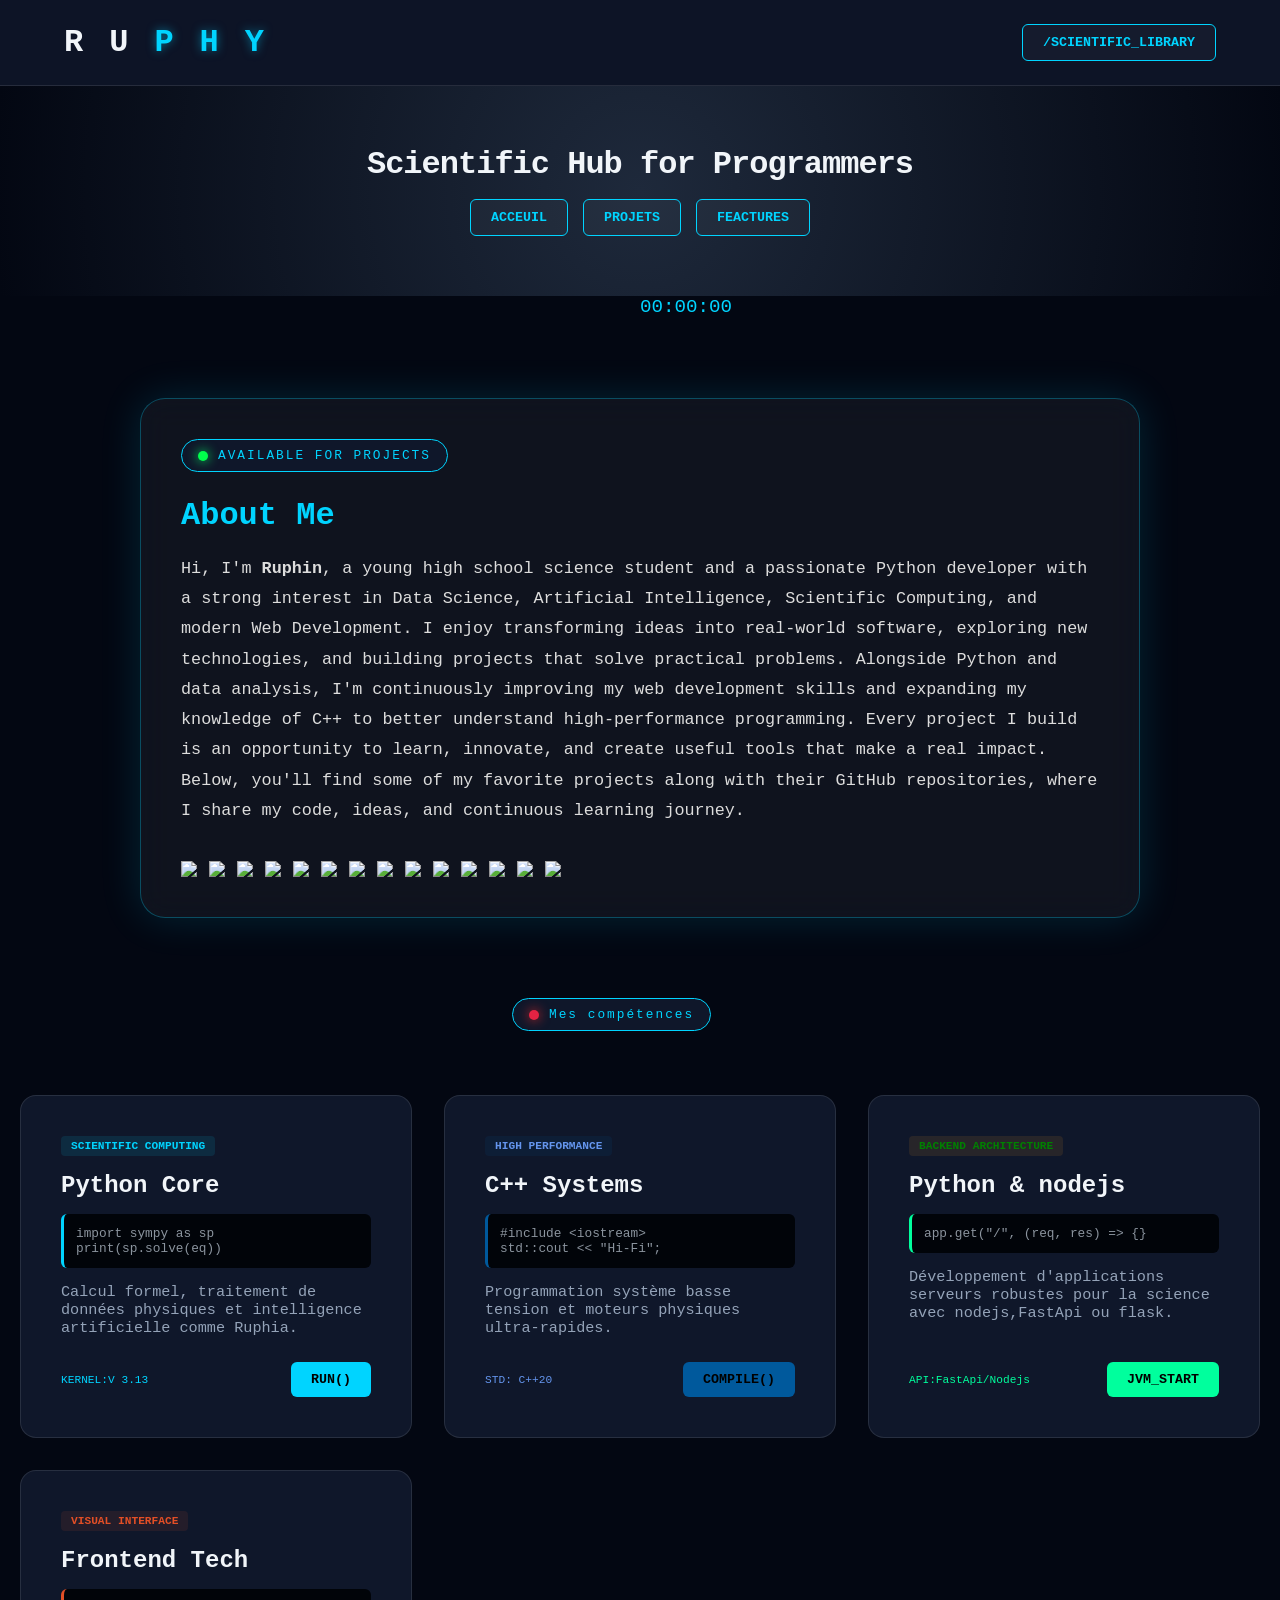
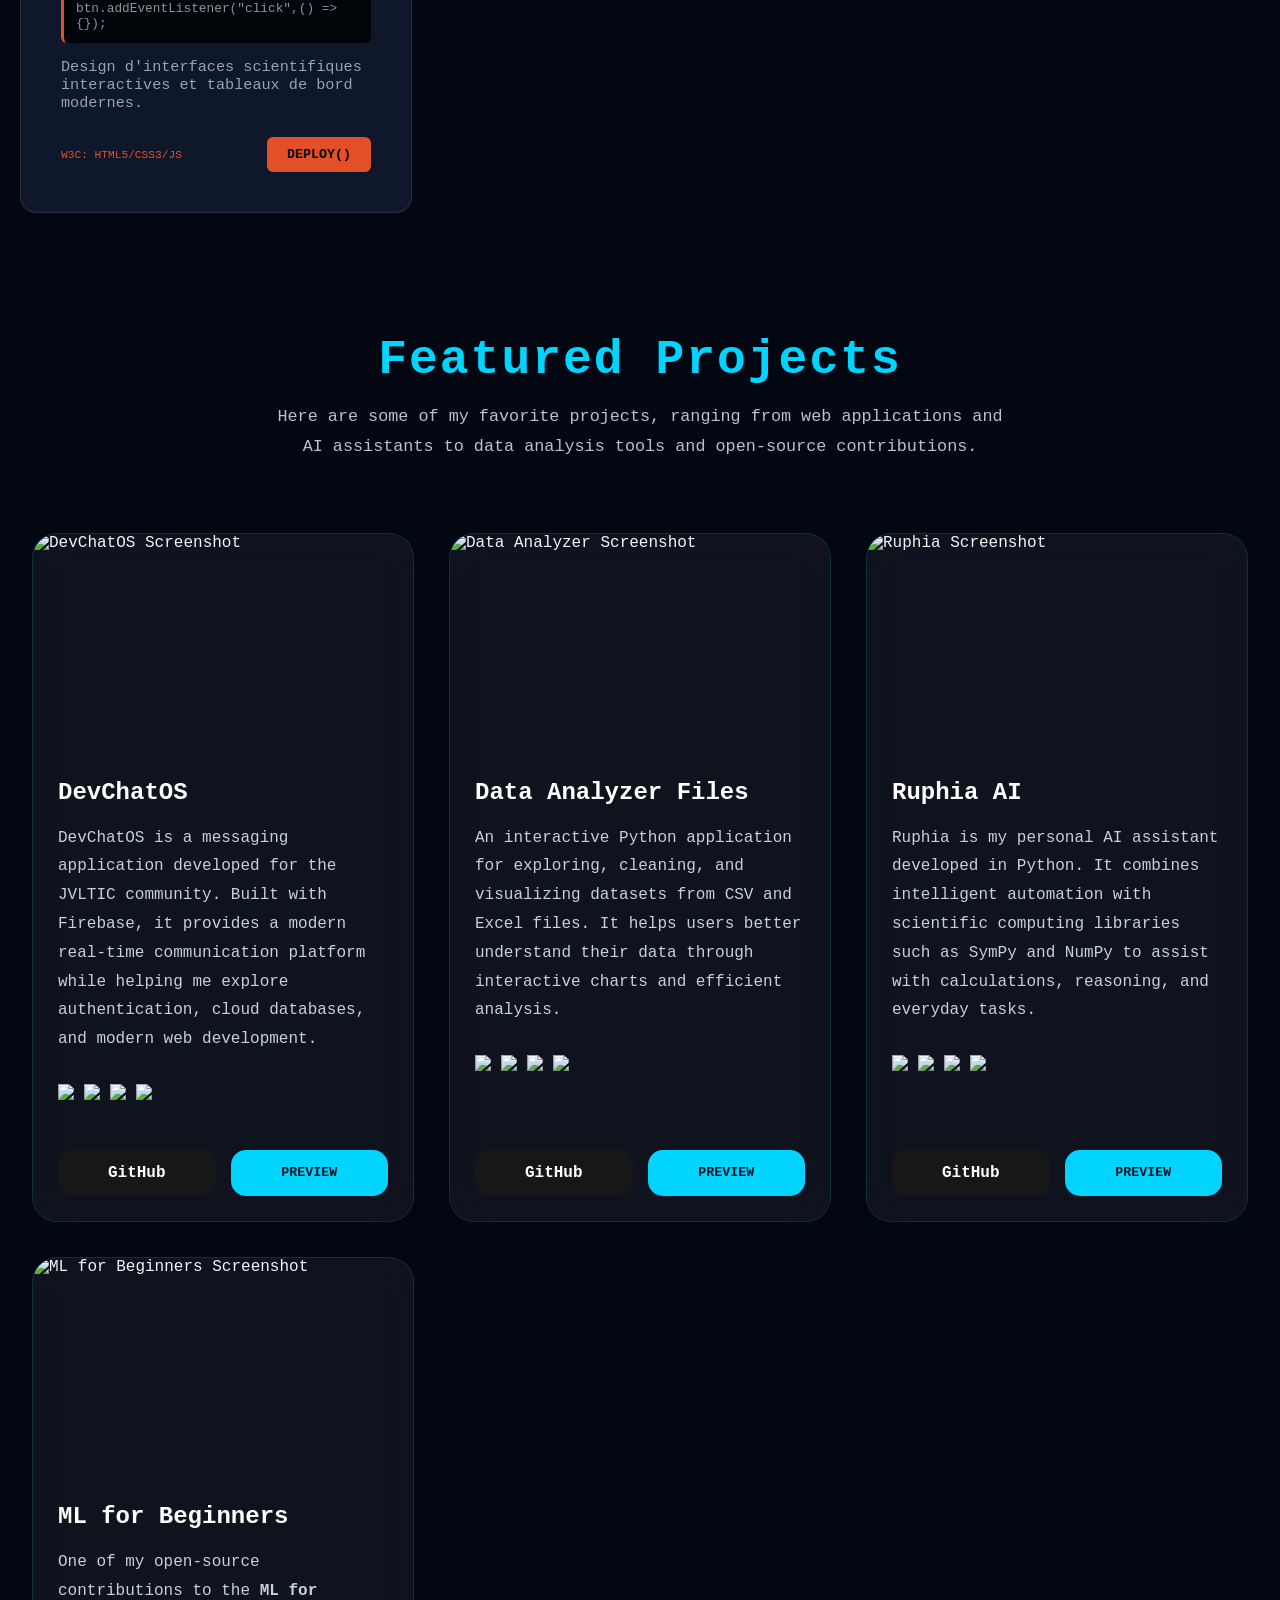
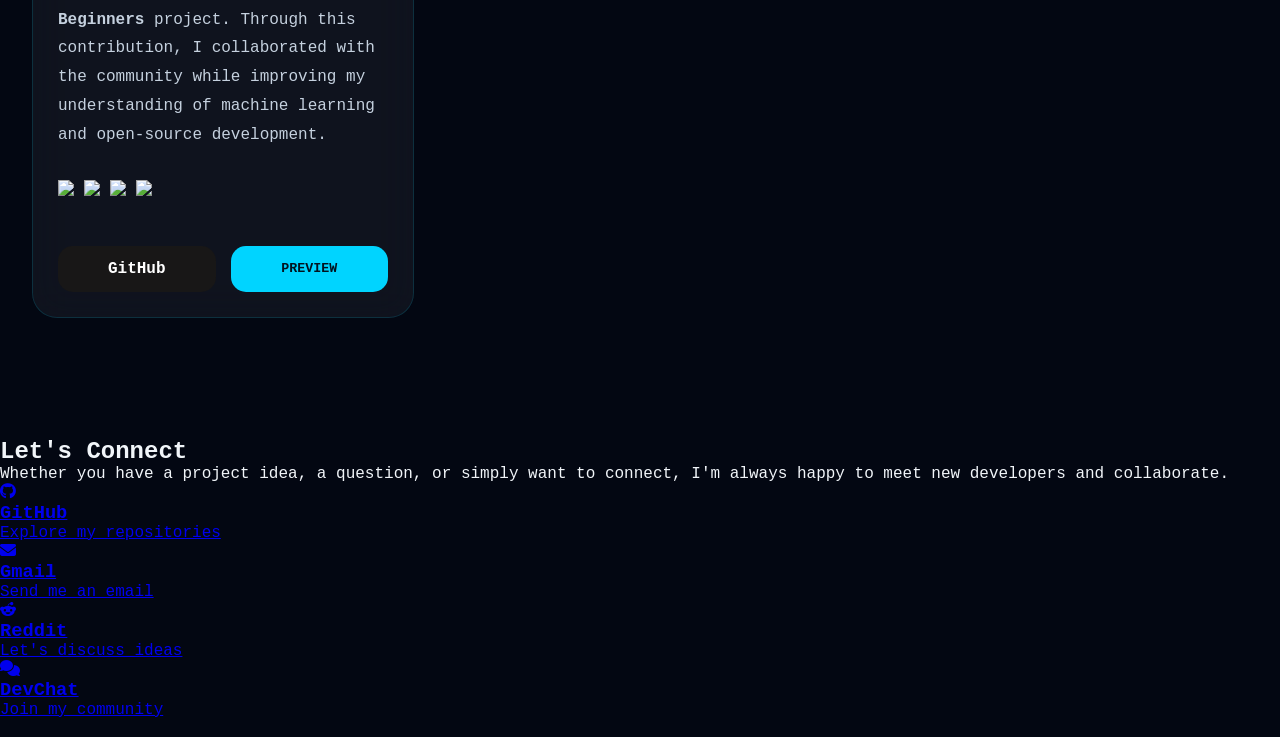
==== commit 72390405: "reinitialisation de la section contact" ====
--- a/public/index.html
+++ b/public/index.html
@@ -424,7 +424,86 @@
           </article>
       </div>
   </section>
-  
+  <section id="contact">
+
+    <header class="contact-header">
+
+        <h2>Let's Connect</h2>
+
+        <p>
+            Whether you have a project idea, a question, or simply want to
+            connect, I'm always happy to meet new developers and collaborate.
+        </p>
+
+    </header>
+
+    <div class="contact-grid">
+
+        <!-- GitHub -->
+
+        <a href="https://github.com/geniruphin-junior"
+           target="_blank"
+           class="contact-card">
+
+            <div class="contact-icon">
+                <i class="fa-brands fa-github"></i>
+            </div>
+
+            <h3>GitHub</h3>
+
+            <span>Explore my repositories</span>
+
+        </a>
+
+        <!-- Gmail -->
+
+        <a href="mailto:your-email@gmail.com"
+           class="contact-card">
+
+            <div class="contact-icon">
+                <i class="fa-solid fa-envelope"></i>
+            </div>
+
+            <h3>Gmail</h3>
+
+            <span>Send me an email</span>
+
+        </a>
+
+        <!-- Reddit -->
+
+        <a href="https://reddit.com/u/ton_profil"
+           target="_blank"
+           class="contact-card">
+
+            <div class="contact-icon">
+                <i class="fa-brands fa-reddit-alien"></i>
+            </div>
+
+            <h3>Reddit</h3>
+
+            <span>Let's discuss ideas</span>
+
+        </a>
+
+        <!-- DevChat -->
+
+        <a href="#"
+           class="contact-card">
+
+            <div class="contact-icon">
+                <i class="fa-solid fa-comments"></i>
+            </div>
+
+            <h3>DevChat</h3>
+
+            <span>Join my community</span>
+
+        </a>
+
+    </div>
+
+</section>
 
     <script scr="main.js"></script>
   </body>
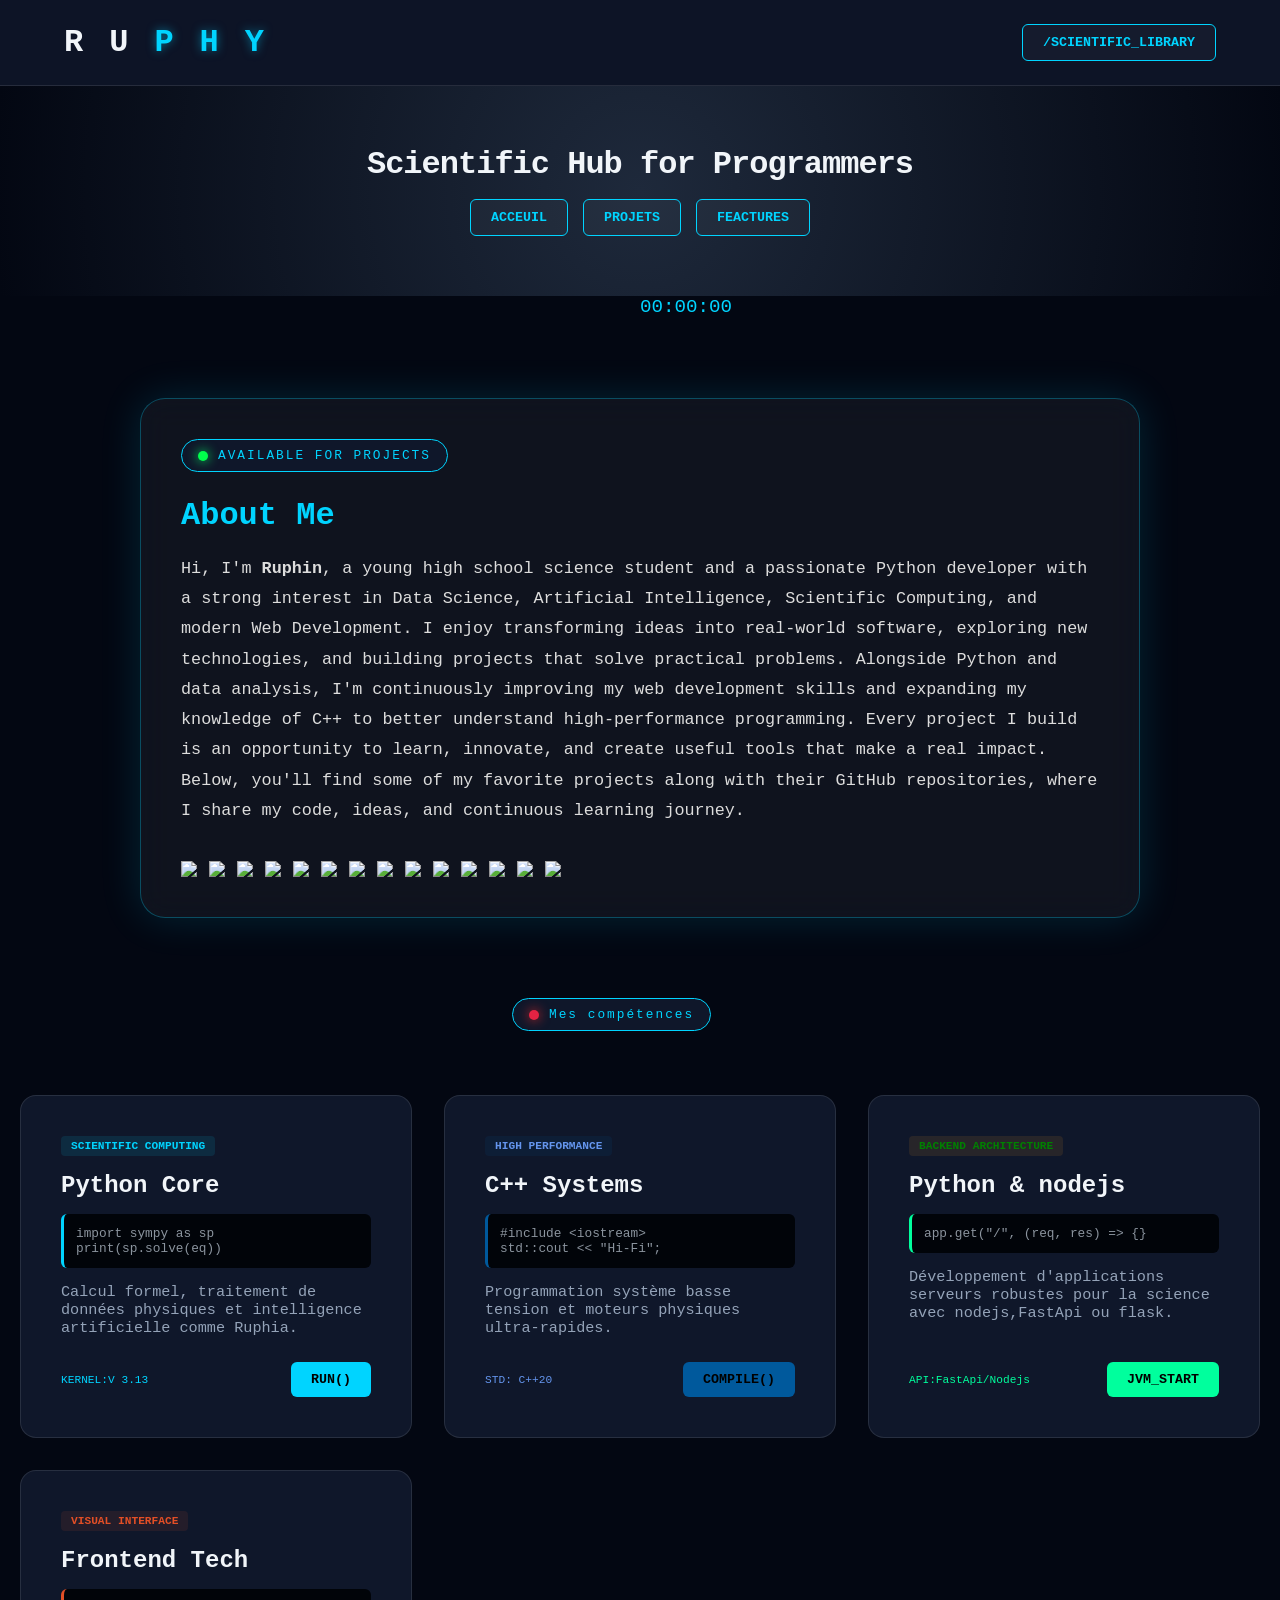
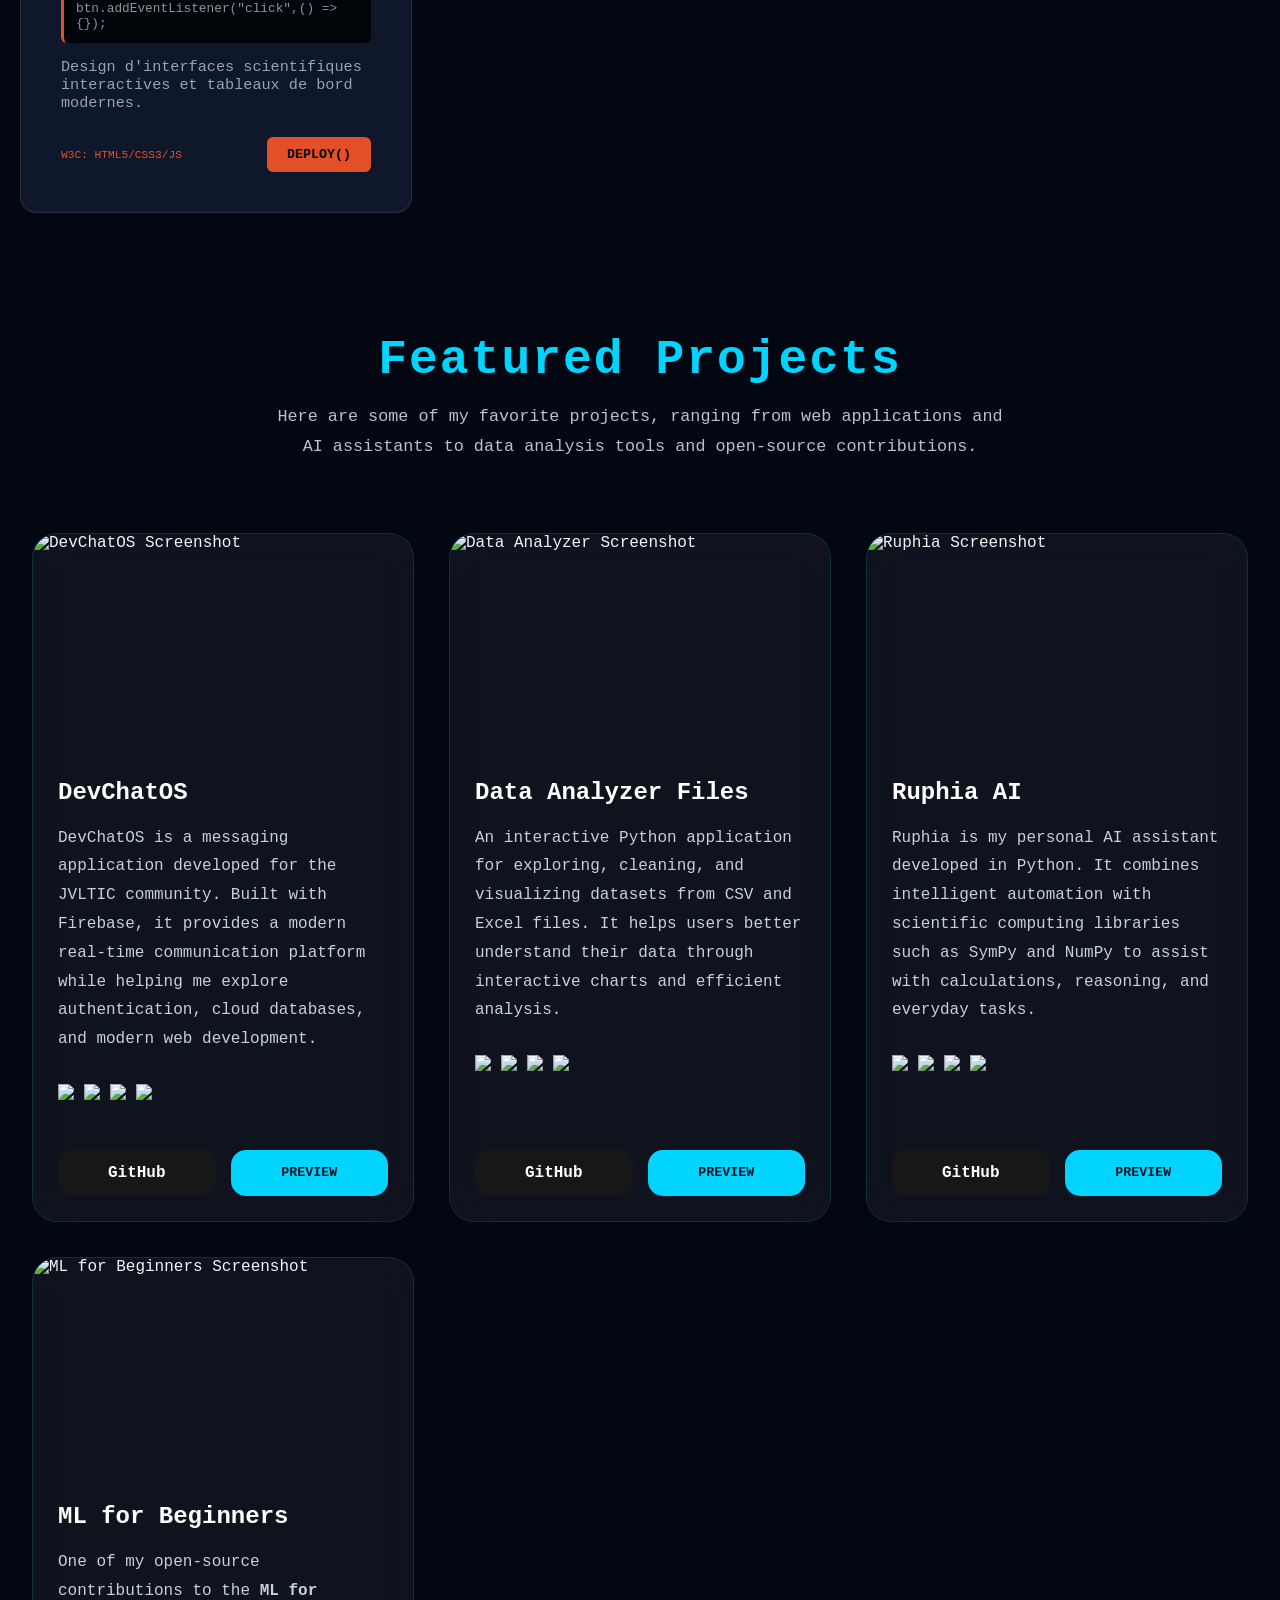
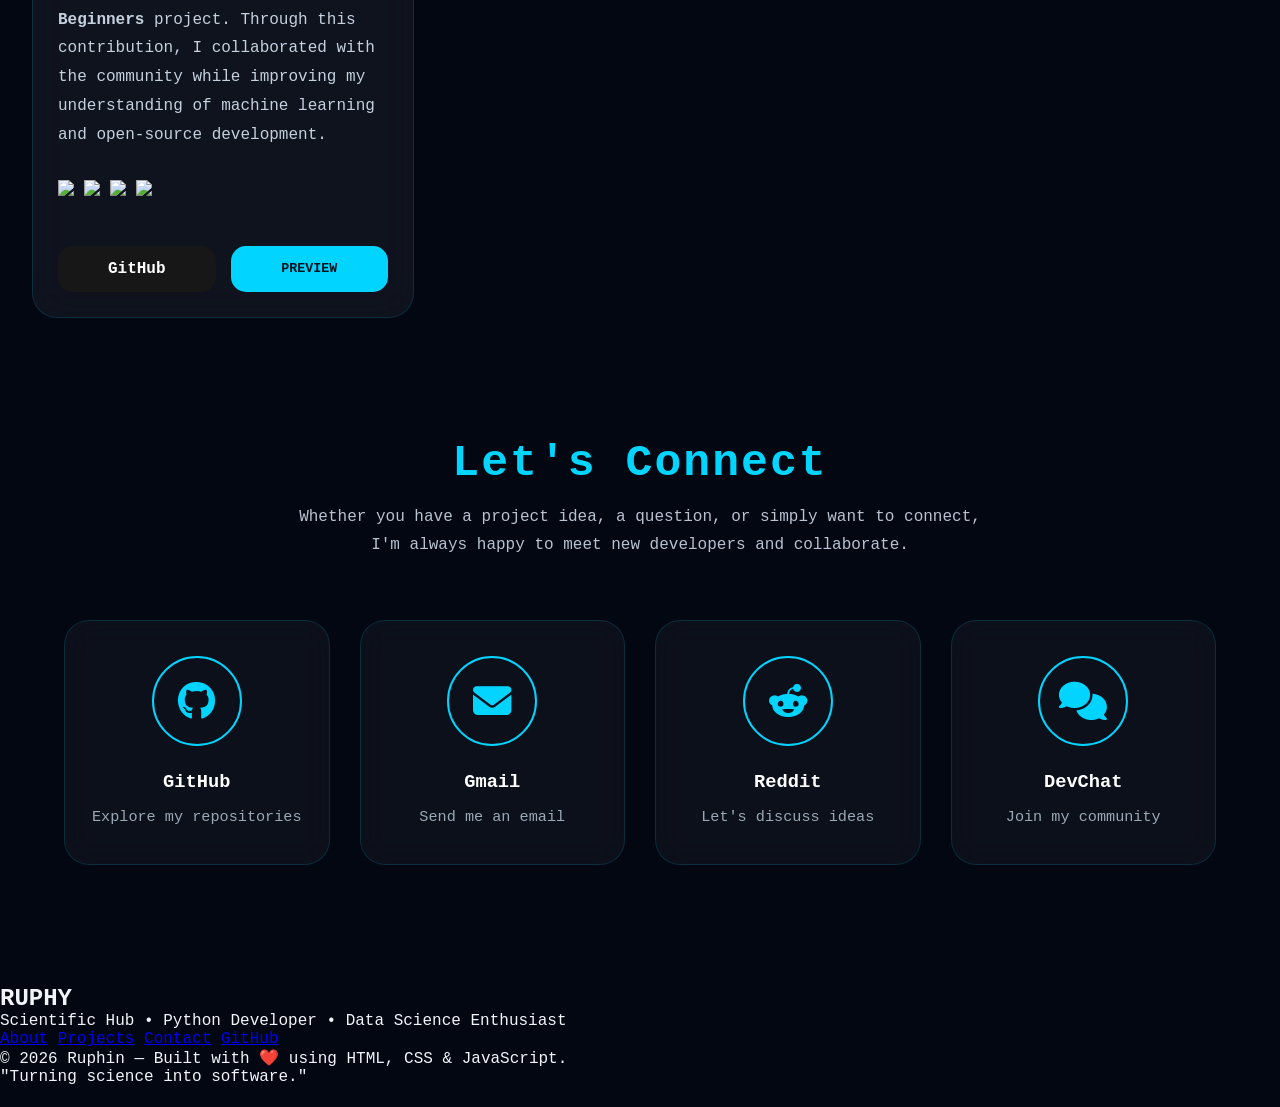
==== commit a29d6d08: "add:footer html" ====
--- a/public/index.html
+++ b/public/index.html
@@ -504,7 +504,49 @@
     </div>
 
 </section>
-
+<!--================ FOOTER =================-->
+
+<footer id="footer">
+
+    <div class="footer-logo">
+
+        <h2>RUPHY</h2>
+
+        <p>
+            Scientific Hub • Python Developer • Data Science Enthusiast
+        </p>
+
+    </div>
+
+    <div class="footer-links">
+
+        <a href="#about">About</a>
+
+        <a href="#projects">Projects</a>
+
+        <a href="#contact">Contact</a>
+
+        <a href="https://github.com/geniruphin-junior" target="_blank">
+            GitHub
+        </a>
+
+    </div>
+
+    <div class="footer-line"></div>
+
+    <p class="copyright">
+
+        © 2026 Ruphin — Built with ❤️ using HTML, CSS & JavaScript.
+
+    </p>
+
+    <p class="quote">
+
+        "Turning science into software."
+
+    </p>
+
+</footer>
     <script scr="main.js"></script>
   </body>
 </html>
--- a/public/css/style.css
+++ b/public/css/style.css
@@ -596,3 +596,150 @@
     font-size: 2.3rem;
   }
 }
+/*==================================
+          CONTACT SECTION
+===================================*/
+
+#contact {
+  width: min(1200px, 90%);
+  margin: 120px auto;
+}
+
+.contact-header {
+  text-align: center;
+  margin-bottom: 60px;
+}
+
+.contact-header h2 {
+  color: #00d4ff;
+  font-size: 2.8rem;
+  margin-bottom: 15px;
+  letter-spacing: 2px;
+}
+
+.contact-header p {
+  color: #b8c2d0;
+  line-height: 1.8;
+  max-width: 700px;
+  margin: auto;
+}
+
+/*==================================
+            GRID
+===================================*/
+
+.contact-grid {
+  display: grid;
+
+  grid-template-columns: repeat(auto-fit, minmax(220px, 1fr));
+
+  gap: 30px;
+}
+
+/*==================================
+            CARD
+===================================*/
+
+.contact-card {
+  text-decoration: none;
+
+  display: flex;
+
+  flex-direction: column;
+
+  align-items: center;
+
+  padding: 35px 25px;
+
+  border-radius: 25px;
+
+  background: rgba(255, 255, 255, 0.04);
+
+  border: 1px solid rgba(0, 212, 255, 0.15);
+
+  backdrop-filter: blur(15px);
+
+  transition: 0.4s;
+}
+
+.contact-card:hover {
+  transform: translateY(-8px);
+
+  border-color: #00d4ff;
+
+  box-shadow:
+    0 0 20px rgba(0, 212, 255, 0.2),
+    0 0 40px rgba(0, 212, 255, 0.15);
+}
+
+/*==================================
+             ICON
+===================================*/
+
+.contact-icon {
+  width: 90px;
+
+  height: 90px;
+
+  display: flex;
+
+  justify-content: center;
+
+  align-items: center;
+
+  border-radius: 50%;
+
+  border: 2px solid #00d4ff;
+
+  margin-bottom: 25px;
+
+  transition: 0.4s;
+}
+
+.contact-icon i {
+  font-size: 2.4rem;
+
+  color: #00d4ff;
+
+  transition: 0.4s;
+}
+
+.contact-card:hover .contact-icon {
+  transform: rotate(8deg) scale(1.08);
+
+  box-shadow: 0 0 20px rgba(0, 212, 255, 0.45);
+}
+
+.contact-card:hover .contact-icon i {
+  transform: scale(1.15);
+}
+
+/*==================================
+            TEXT
+===================================*/
+
+.contact-card h3 {
+  color: white;
+
+  margin-bottom: 12px;
+}
+
+.contact-card span {
+  color: #9ba8b5;
+
+  text-align: center;
+
+  line-height: 1.6;
+
+  font-size: 0.95rem;
+}
+
+/*==================================
+        RESPONSIVE
+===================================*/
+
+@media (max-width: 768px) {
+  .contact-header h2 {
+    font-size: 2.2rem;
+  }
+}
